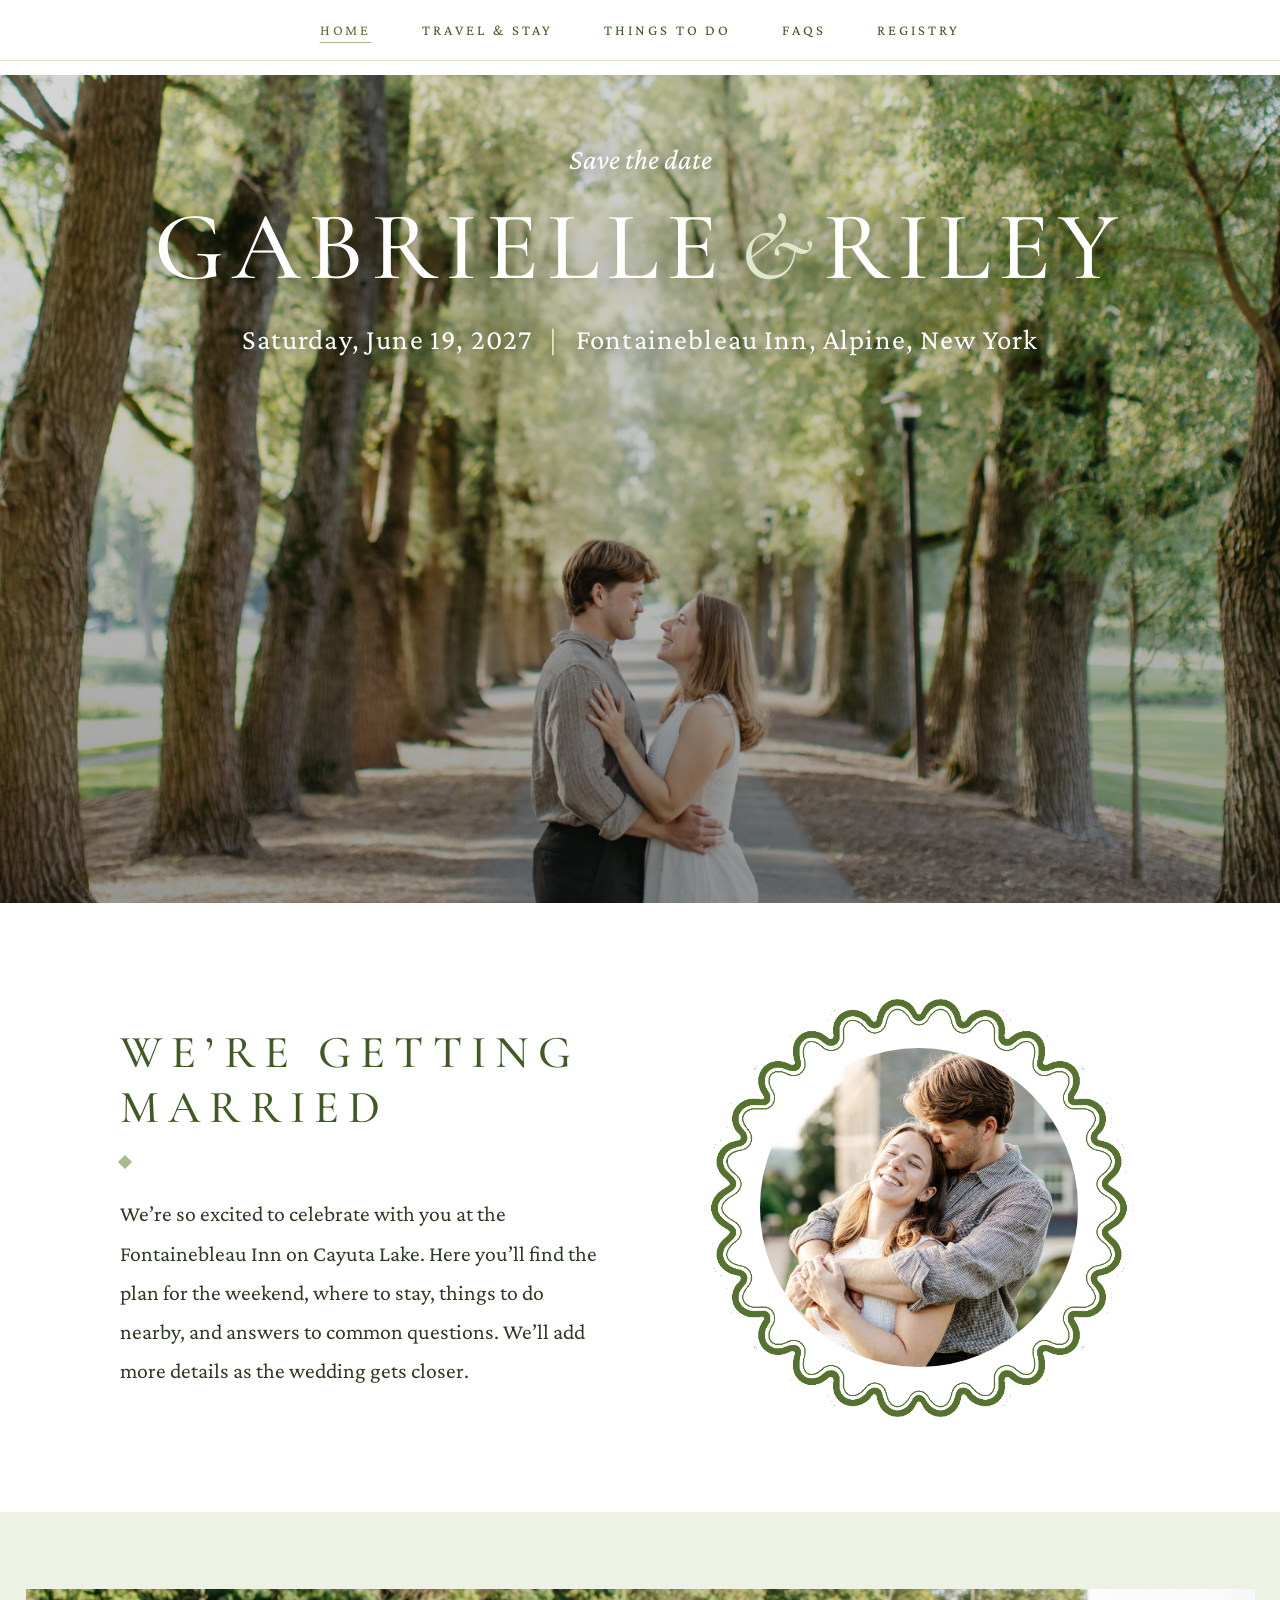
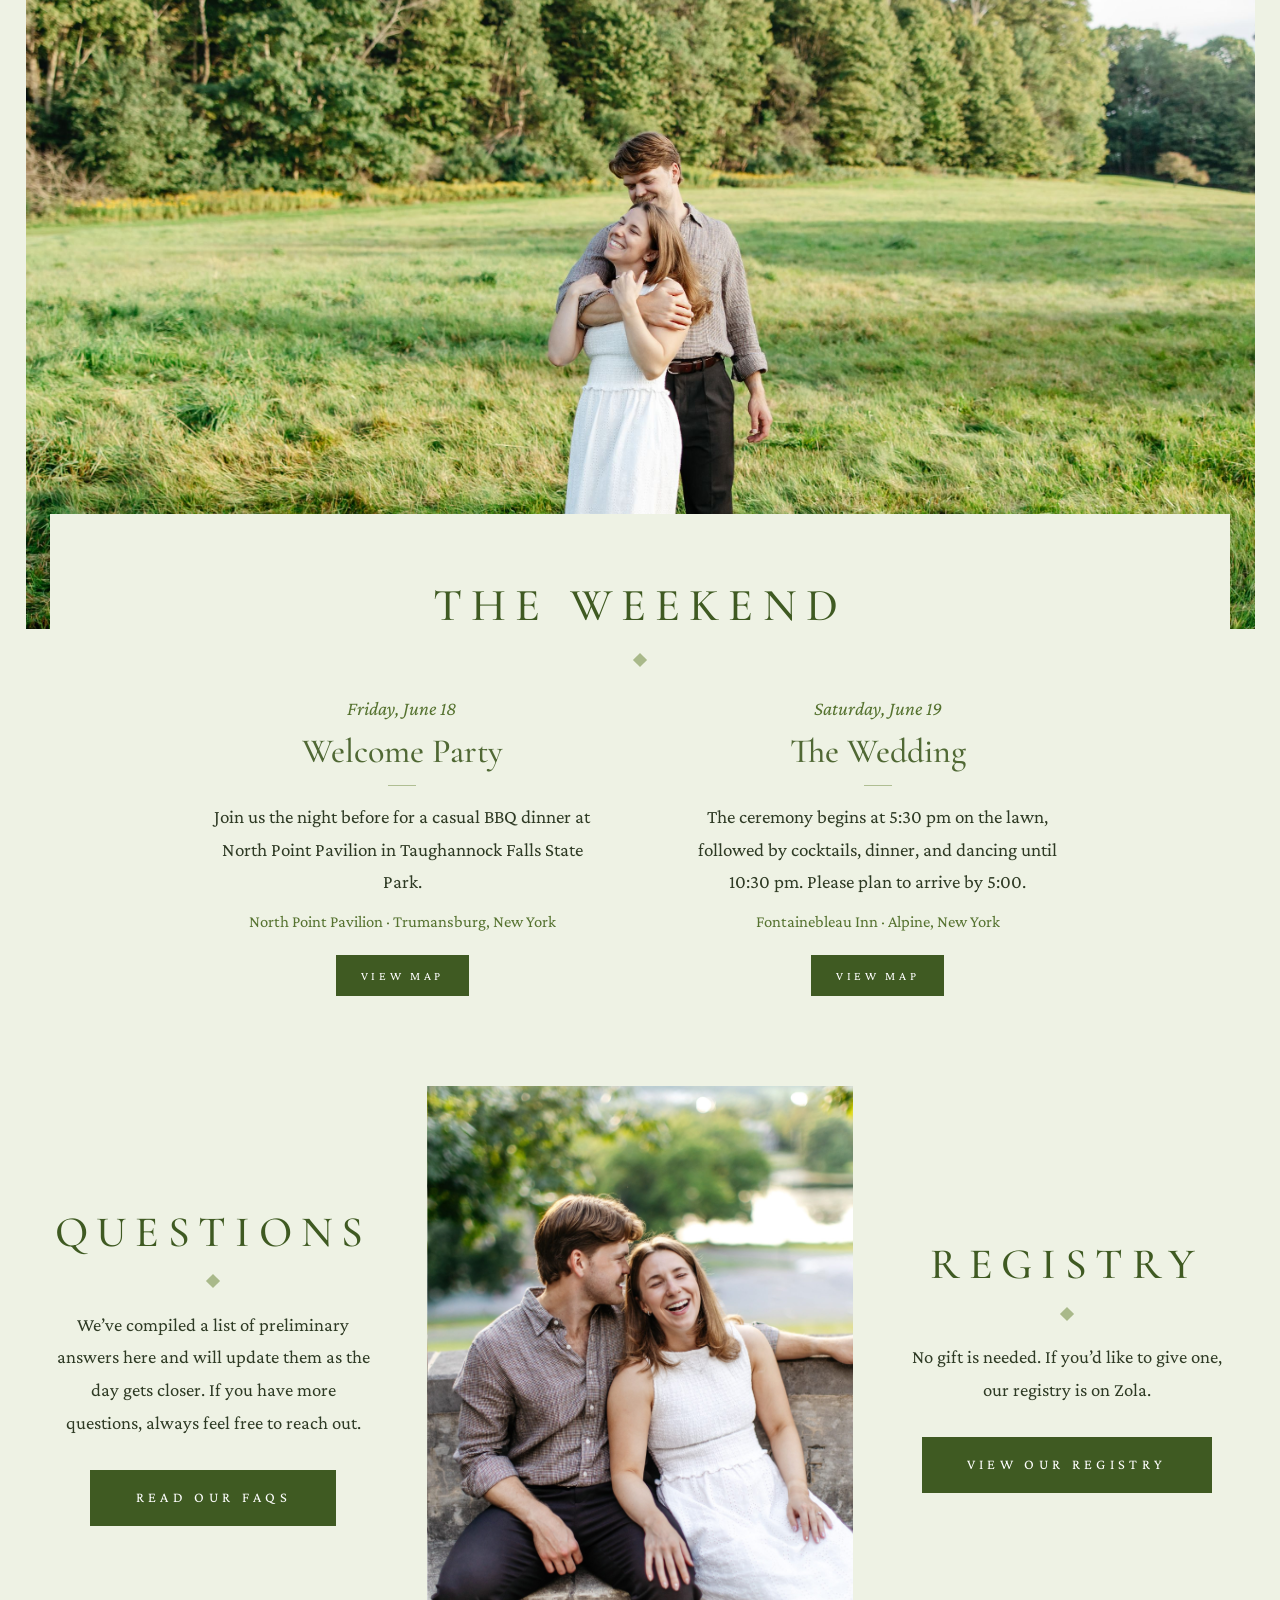
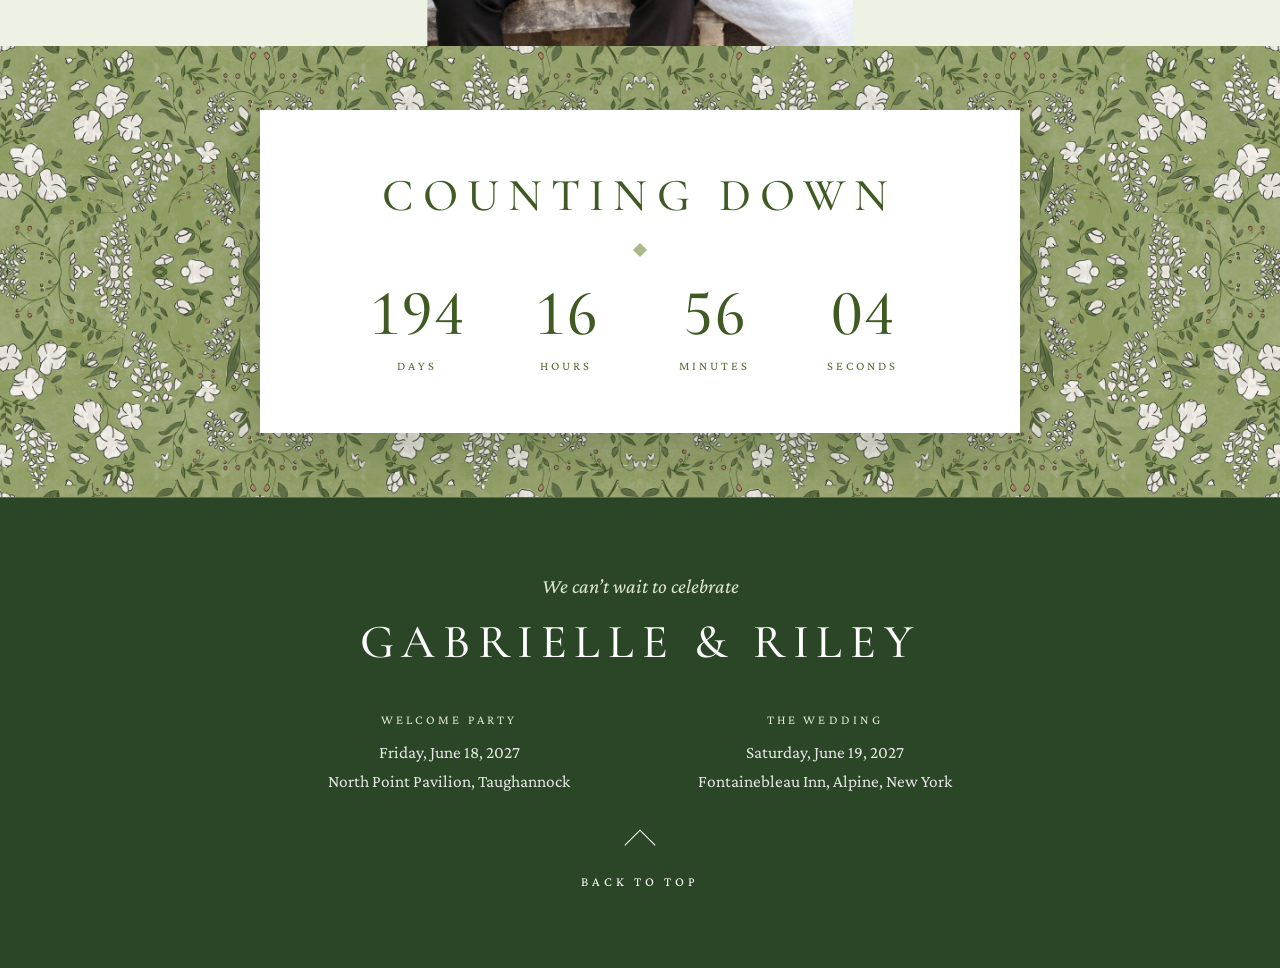
==== index.html @ 484e4098 "Publish site Co-Authored-By: Claude Opus 5.5 <noreply@anthropic.com>" ====
<!DOCTYPE html>
<html xmlns="http://www.w3.org/1999/xhtml" lang="en" xml:lang="en"><head>

<meta charset="utf-8">
<meta name="generator" content="quarto-1.10.18">

<meta name="viewport" content="width=device-width, initial-scale=1.0, user-scalable=yes">


<title>June 19, 2027 – Gabrielle &amp; Riley</title>
<style>
/* Default styles provided by pandoc.
** See https://pandoc.org/MANUAL.html#variables-for-html for config info.
*/
span.smallcaps{font-variant: small-caps;}
div.columns{display: flex; gap: 1.5em;}
div.column{flex: auto;}
@media screen {
div.columns{gap: min(4vw, 1.5em);}
div.column{overflow-x: auto;}
}
div.hanging-indent{margin-left: 1.5em; text-indent: -1.5em;}
ul.task-list{list-style: none;}
ul.task-list li input[type="checkbox"] {
  width: 0.8em;
  margin: 0 0.8em 0.2em -1em; /* quarto-specific, see https://github.com/quarto-dev/quarto-cli/issues/4556 */ 
  vertical-align: middle;
}
</style>


<script src="site_libs/quarto-nav/quarto-nav.js"></script>
<link href="./images/favicon.svg" rel="icon" type="image/svg+xml">
<script src="site_libs/clipboard/clipboard.min.js"></script>
<script src="site_libs/quarto-html/quarto.js" type="module"></script>
<script src="site_libs/quarto-html/tabsets/tabsets.js" type="module"></script>
<script src="site_libs/quarto-html/popper.min.js"></script>
<script src="site_libs/quarto-html/tippy.umd.min.js"></script>
<link href="site_libs/quarto-html/tippy.css" rel="stylesheet">
<link href="site_libs/quarto-html/quarto-syntax-highlighting-64a204ab8560d761af7679ceaba22944.css" rel="stylesheet" id="quarto-text-highlighting-styles">
<script src="site_libs/bootstrap/bootstrap.min.js"></script>
<link href="site_libs/bootstrap/bootstrap-icons.css" rel="stylesheet">
<link href="site_libs/bootstrap/bootstrap-1d6b3f496243fe36f2e28f5422887e71.min.css" rel="stylesheet" append-hash="true" id="quarto-bootstrap" data-mode="light">
<script id="quarto-search-options" type="application/json">{
  "language": {
    "search-no-results-text": "No results",
    "search-matching-documents-text": "matching documents",
    "search-copy-link-title": "Copy link to search",
    "search-hide-matches-text": "Hide additional matches",
    "search-more-match-text": "more match in this document",
    "search-more-matches-text": "more matches in this document",
    "search-clear-button-title": "Clear",
    "search-text-placeholder": "",
    "search-detached-cancel-button-title": "Cancel",
    "search-submit-button-title": "Submit",
    "search-label": "Search"
  }
}</script>
<style>html{ scroll-behavior: smooth; }</style>


</head>

<body class="nav-fixed quarto-light">

<div id="quarto-search-results"></div>
  <header id="quarto-header" class="headroom fixed-top">
    <nav class="navbar navbar-expand-lg " data-bs-theme="dark">
      <div class="navbar-container container-fluid">
      <div class="navbar-brand-container mx-auto">
    <a class="navbar-brand" href="./index.html">
    <span class="navbar-title">Gabrielle &amp; Riley</span>
    </a>
  </div>
          <button class="navbar-toggler" type="button" data-bs-toggle="collapse" data-bs-target="#navbarCollapse" aria-controls="navbarCollapse" role="menu" aria-expanded="false" aria-label="Toggle navigation" onclick="if (window.quartoToggleHeadroom) { window.quartoToggleHeadroom(); }">
  <span class="navbar-toggler-icon"></span>
</button>
          <div class="collapse navbar-collapse" id="navbarCollapse">
            <ul class="navbar-nav navbar-nav-scroll me-auto">
  <li class="nav-item">
    <a class="nav-link active" href="./index.html" aria-current="page"> 
<span class="menu-text">Home</span></a>
  </li>  
  <li class="nav-item">
    <a class="nav-link" href="./travel.html"> 
<span class="menu-text">Travel &amp; Stay</span></a>
  </li>  
  <li class="nav-item">
    <a class="nav-link" href="./things-to-do.html"> 
<span class="menu-text">Things to Do</span></a>
  </li>  
  <li class="nav-item">
    <a class="nav-link" href="./faq.html"> 
<span class="menu-text">FAQs</span></a>
  </li>  
  <li class="nav-item">
    <a class="nav-link" href="./registry.html"> 
<span class="menu-text">Registry</span></a>
  </li>  
</ul>
          </div> <!-- /navcollapse -->
            <div class="quarto-navbar-tools">
</div>
      </div> <!-- /container-fluid -->
    </nav>
</header>
<!-- content -->
<div id="quarto-content" class="quarto-container page-columns page-rows-contents page-layout-full page-navbar">
<!-- sidebar -->
<!-- margin-sidebar -->
    
<!-- main -->
<main class="content column-page" id="quarto-document-content"><header id="title-block-header" class="quarto-title-block"></header>




<section class="hero">
  <div class="hero-inner">
    <p class="hero-kicker">Save the date</p>
    <h1 class="hero-names">Gabrielle<span class="hero-amp">&amp;</span>Riley</h1>
    <p class="hero-date">Saturday, June 19, 2027<span class="sep">|</span>Fontainebleau Inn, Alpine, New York</p>
  </div>
</section>

<section class="band band-white">
  <div class="intro-grid">
    <div>
      <h2 class="tpl-title">We’re Getting Married</h2>
      <span class="diamond"></span>
      <p class="lede">We’re so excited to celebrate with you at the Fontainebleau Inn on Cayuta Lake. Here you’ll find the plan for the weekend, where to stay, things to do nearby, and answers to common questions. We’ll add more details as the wedding gets closer.</p>
    </div>
    <div>
      <div class="scallop-photo">
        <img class="photo" src="images/std-hug.jpg" alt="Gabrielle and Riley hugging and smiling.">
        <img class="ring" src="images/scallop-ring.png" alt="">
      </div>
    </div>
  </div>
</section>

<section class="inset">
  <div class="inset-photo" role="img" aria-label="Gabrielle and Riley standing together in a green field."></div>
  <div class="inset-card">
    <h2 class="tpl-title">The Weekend</h2>
    <span class="diamond"></span>
    <div class="ww">
      <div class="ww-item">
        <p class="when">Friday, June 18</p>
        <h3>Welcome Party</h3>
        <p>Join us the night before for a casual BBQ dinner at North Point Pavilion in Taughannock Falls State Park.</p>
        <p class="where">North Point Pavilion · Trumansburg, New York</p>
        <a class="tpl-btn small" href="https://www.google.com/maps/search/?api=1&amp;query=North+Point+Pavilion+Taughannock+Falls+State+Park+Trumansburg+NY" target="_blank" rel="noopener">View map</a>
      </div>
      <div class="ww-item">
        <p class="when">Saturday, June 19</p>
        <h3>The Wedding</h3>
        <p>The ceremony begins at 5:30 pm on the lawn, followed by cocktails, dinner, and dancing until 10:30 pm. Please plan to arrive by 5:00.</p>
        <p class="where">Fontainebleau Inn · Alpine, New York</p>
        <a class="tpl-btn small" href="https://www.google.com/maps/search/?api=1&amp;query=Fontainebleau+Inn+2800+State+Route+228+Alpine+NY" target="_blank" rel="noopener">View map</a>
      </div>
    </div>
  </div>
</section>

<section class="trio">
  <div class="trio-cell trio-text trio-leaf">
    <h2 class="split-title">Questions</h2>
    <span class="diamond"></span>
    <p>We’ve compiled a list of preliminary answers here and will update them as the day gets closer. If you have more questions, always feel free to reach out.</p>
    <a class="tpl-btn" href="faq.html">Read our FAQs</a>
  </div>
  <div class="trio-cell trio-photo" role="img" aria-label="Gabrielle and Riley laughing on a stone bench." style="background-image:url('images/bench-laugh.jpg')"></div>
  <div class="trio-cell trio-text trio-leaf">
    <h2 class="split-title">Registry</h2>
    <span class="diamond"></span>
    <p>No gift is needed. If you’d like to give one, our registry is on Zola.</p>
    <a class="tpl-btn" href="registry.html">View our registry</a>
  </div>
</section>

<section class="band band-liner">
  <div class="liner-card">
    <h2 class="tpl-title">Counting Down</h2>
    <span class="diamond"></span>
    <div class="countdown" id="countdown">
      <div class="count-unit"><div class="count-num" id="cd-days">—</div><div class="count-label">Days</div></div>
      <div class="count-unit"><div class="count-num" id="cd-hours">—</div><div class="count-label">Hours</div></div>
      <div class="count-unit"><div class="count-num" id="cd-mins">—</div><div class="count-label">Minutes</div></div>
      <div class="count-unit"><div class="count-num" id="cd-secs">—</div><div class="count-label">Seconds</div></div>
    </div>
  </div>
</section>

<script>
(function () {
  // Ceremony day. Counts down to the morning of the wedding.
  var target = new Date(2027, 5, 19, 0, 0, 0).getTime();

  function pad(n) { return n < 10 ? "0" + n : String(n); }

  function tick() {
    var diff = target - Date.now();

    if (diff <= 0) {
      var el = document.getElementById("countdown");
      if (el) {
        el.innerHTML =
          '<div class="count-unit" style="min-width:auto">' +
          '<div class="count-num">Today!</div></div>';
      }
      return;
    }

    var s = Math.floor(diff / 1000);
    document.getElementById("cd-days").textContent  = Math.floor(s / 86400);
    document.getElementById("cd-hours").textContent = pad(Math.floor(s / 3600) % 24);
    document.getElementById("cd-mins").textContent  = pad(Math.floor(s / 60) % 60);
    document.getElementById("cd-secs").textContent  = pad(s % 60);

    setTimeout(tick, 1000);
  }

  tick();
})();
</script>



</main> <!-- /main -->
<script id="quarto-html-after-body" type="application/javascript">
  window.document.addEventListener("DOMContentLoaded", function (event) {
    const isCodeAnnotation = (el) => {
      for (const clz of el.classList) {
        if (clz.startsWith('code-annotation-')) {                     
          return true;
        }
      }
      return false;
    }
    const onCopySuccess = function(e) {
      // button target
      const button = e.trigger;
      // don't keep focus
      button.blur();
      // flash "checked"
      button.classList.add('code-copy-button-checked');
      var currentTitle = button.getAttribute("title");
      button.setAttribute("title", "Copied!");
      let tooltip;
      if (window.bootstrap) {
        button.setAttribute("data-bs-toggle", "tooltip");
        button.setAttribute("data-bs-placement", "left");
        button.setAttribute("data-bs-title", "Copied!");
        tooltip = new bootstrap.Tooltip(button, 
          { trigger: "manual", 
            customClass: "code-copy-button-tooltip",
            offset: [0, -8]});
        tooltip.show();    
      }
      setTimeout(function() {
        if (tooltip) {
          tooltip.hide();
          button.removeAttribute("data-bs-title");
          button.removeAttribute("data-bs-toggle");
          button.removeAttribute("data-bs-placement");
        }
        button.setAttribute("title", currentTitle);
        button.classList.remove('code-copy-button-checked');
      }, 1000);
      // clear code selection
      e.clearSelection();
    }
    const getTextToCopy = function(trigger) {
      const outerScaffold = trigger.parentElement.cloneNode(true);
      const codeEl = outerScaffold.querySelector('code');
      for (const childEl of codeEl.children) {
        if (isCodeAnnotation(childEl)) {
          childEl.remove();
        }
      }
      return codeEl.innerText;
    }
    const clipboard = new window.ClipboardJS('.code-copy-button:not([data-in-quarto-modal])', {
      text: getTextToCopy
    });
    clipboard.on('success', onCopySuccess);
    if (window.document.getElementById('quarto-embedded-source-code-modal')) {
      const clipboardModal = new window.ClipboardJS('.code-copy-button[data-in-quarto-modal]', {
        text: getTextToCopy,
        container: window.document.getElementById('quarto-embedded-source-code-modal')
      });
      clipboardModal.on('success', onCopySuccess);
    }
      var localhostRegex = new RegExp(/^(?:http|https):\/\/localhost\:?[0-9]*\//);
      var mailtoRegex = new RegExp(/^mailto:/);
        var filterRegex = new RegExp("https:\/\/gabrielleandriley\.com");
      var isInternal = (href) => {
          return filterRegex.test(href) || localhostRegex.test(href) || mailtoRegex.test(href);
      }
      // Inspect non-navigation links and adorn them if external
     var links = window.document.querySelectorAll('a[href]:not(.nav-link):not(.navbar-brand):not(.toc-action):not(.sidebar-link):not(.sidebar-item-toggle):not(.pagination-link):not(.no-external):not([aria-hidden]):not(.dropdown-item):not(.quarto-navigation-tool):not(.about-link)');
      for (var i=0; i<links.length; i++) {
        const link = links[i];
        if (!isInternal(link.href)) {
          // undo the damage that might have been done by quarto-nav.js in the case of
          // links that we want to consider external
          if (link.dataset.originalHref !== undefined) {
            link.href = link.dataset.originalHref;
          }
        }
      }
    function tippyHover(el, contentFn, onTriggerFn, onUntriggerFn) {
      const config = {
        allowHTML: true,
        maxWidth: 500,
        delay: 100,
        arrow: false,
        appendTo: function(el) {
            return el.parentElement;
        },
        interactive: true,
        interactiveBorder: 10,
        theme: 'quarto',
        placement: 'bottom-start',
      };
      if (contentFn) {
        config.content = contentFn;
      }
      if (onTriggerFn) {
        config.onTrigger = onTriggerFn;
      }
      if (onUntriggerFn) {
        config.onUntrigger = onUntriggerFn;
      }
      window.tippy(el, config); 
    }
    const noterefs = window.document.querySelectorAll('a[role="doc-noteref"]');
    for (var i=0; i<noterefs.length; i++) {
      const ref = noterefs[i];
      tippyHover(ref, function() {
        // use id or data attribute instead here
        let href = ref.getAttribute('data-footnote-href') || ref.getAttribute('href');
        try { href = new URL(href).hash; } catch {}
        const id = href.replace(/^#\/?/, "");
        const note = window.document.getElementById(id);
        if (note) {
          return note.innerHTML;
        } else {
          return "";
        }
      });
    }
    const xrefs = window.document.querySelectorAll('a.quarto-xref');
    const processXRef = (id, note) => {
      // Strip column container classes
      const stripColumnClz = (el) => {
        el.classList.remove("page-full", "page-columns");
        if (el.children) {
          for (const child of el.children) {
            stripColumnClz(child);
          }
        }
      }
      stripColumnClz(note)
      if (id === null || id.startsWith('sec-')) {
        // Special case sections, only their first couple elements
        const container = document.createElement("div");
        if (note.children && note.children.length > 2) {
          container.appendChild(note.children[0].cloneNode(true));
          for (let i = 1; i < note.children.length; i++) {
            const child = note.children[i];
            if (child.tagName === "P" && child.innerText === "") {
              continue;
            } else {
              container.appendChild(child.cloneNode(true));
              break;
            }
          }
          if (window.Quarto?.typesetMath) {
            window.Quarto.typesetMath(container);
          }
          return container.innerHTML
        } else {
          if (window.Quarto?.typesetMath) {
            window.Quarto.typesetMath(note);
          }
          return note.innerHTML;
        }
      } else {
        // Remove any anchor links if they are present
        const anchorLink = note.querySelector('a.anchorjs-link');
        if (anchorLink) {
          anchorLink.remove();
        }
        if (window.Quarto?.typesetMath) {
          window.Quarto.typesetMath(note);
        }
        if (note.classList.contains("callout")) {
          return note.outerHTML;
        } else {
          return note.innerHTML;
        }
      }
    }
    for (var i=0; i<xrefs.length; i++) {
      const xref = xrefs[i];
      tippyHover(xref, undefined, function(instance) {
        instance.disable();
        let url = xref.getAttribute('href');
        let hash = undefined; 
        if (url.startsWith('#')) {
          hash = url;
        } else {
          try { hash = new URL(url).hash; } catch {}
        }
        if (hash) {
          const id = hash.replace(/^#\/?/, "");
          const note = window.document.getElementById(id);
          if (note !== null) {
            try {
              const html = processXRef(id, note.cloneNode(true));
              instance.setContent(html);
            } finally {
              instance.enable();
              instance.show();
            }
          } else {
            // See if we can fetch this
            fetch(url.split('#')[0])
            .then(res => res.text())
            .then(html => {
              const parser = new DOMParser();
              const htmlDoc = parser.parseFromString(html, "text/html");
              const note = htmlDoc.getElementById(id);
              if (note !== null) {
                const html = processXRef(id, note);
                instance.setContent(html);
              } 
            }).finally(() => {
              instance.enable();
              instance.show();
            });
          }
        } else {
          // See if we can fetch a full url (with no hash to target)
          // This is a special case and we should probably do some content thinning / targeting
          fetch(url)
          .then(res => res.text())
          .then(html => {
            const parser = new DOMParser();
            const htmlDoc = parser.parseFromString(html, "text/html");
            const note = htmlDoc.querySelector('main.content');
            if (note !== null) {
              // This should only happen for chapter cross references
              // (since there is no id in the URL)
              // remove the first header
              if (note.children.length > 0 && note.children[0].tagName === "HEADER") {
                note.children[0].remove();
              }
              const html = processXRef(null, note);
              instance.setContent(html);
            } 
          }).finally(() => {
            instance.enable();
            instance.show();
          });
        }
      }, function(instance) {
      });
    }
        let selectedAnnoteEl;
        const selectorForAnnotation = ( cell, annotation) => {
          let cellAttr = 'data-code-cell="' + cell + '"';
          let lineAttr = 'data-code-annotation="' +  annotation + '"';
          const selector = 'span[' + cellAttr + '][' + lineAttr + ']';
          return selector;
        }
        const selectCodeLines = (annoteEl) => {
          const doc = window.document;
          const targetCell = annoteEl.getAttribute("data-target-cell");
          const targetAnnotation = annoteEl.getAttribute("data-target-annotation");
          const annoteSpan = window.document.querySelector(selectorForAnnotation(targetCell, targetAnnotation));
          const lines = annoteSpan.getAttribute("data-code-lines").split(",");
          const lineIds = lines.map((line) => {
            return targetCell + "-" + line;
          })
          let top = null;
          let height = null;
          let parent = null;
          if (lineIds.length > 0) {
              //compute the position of the single el (top and bottom and make a div)
              const el = window.document.getElementById(lineIds[0]);
              top = el.offsetTop;
              height = el.offsetHeight;
              parent = el.parentElement.parentElement;
            if (lineIds.length > 1) {
              const lastEl = window.document.getElementById(lineIds[lineIds.length - 1]);
              const bottom = lastEl.offsetTop + lastEl.offsetHeight;
              height = bottom - top;
            }
            if (top !== null && height !== null && parent !== null) {
              // cook up a div (if necessary) and position it 
              let div = window.document.getElementById("code-annotation-line-highlight");
              if (div === null) {
                div = window.document.createElement("div");
                div.setAttribute("id", "code-annotation-line-highlight");
                div.style.position = 'absolute';
                parent.appendChild(div);
              }
              div.style.top = top - 2 + "px";
              div.style.height = height + 4 + "px";
              div.style.left = 0;
              let gutterDiv = window.document.getElementById("code-annotation-line-highlight-gutter");
              if (gutterDiv === null) {
                gutterDiv = window.document.createElement("div");
                gutterDiv.setAttribute("id", "code-annotation-line-highlight-gutter");
                gutterDiv.style.position = 'absolute';
                const codeCell = window.document.getElementById(targetCell);
                const gutter = codeCell.querySelector('.code-annotation-gutter');
                gutter.appendChild(gutterDiv);
              }
              gutterDiv.style.top = top - 2 + "px";
              gutterDiv.style.height = height + 4 + "px";
            }
            selectedAnnoteEl = annoteEl;
          }
        };
        const unselectCodeLines = () => {
          const elementsIds = ["code-annotation-line-highlight", "code-annotation-line-highlight-gutter"];
          elementsIds.forEach((elId) => {
            const div = window.document.getElementById(elId);
            if (div) {
              div.remove();
            }
          });
          selectedAnnoteEl = undefined;
        };
          // Handle positioning of the toggle
      window.addEventListener(
        "resize",
        throttle(() => {
          elRect = undefined;
          if (selectedAnnoteEl) {
            selectCodeLines(selectedAnnoteEl);
          }
        }, 10)
      );
      function throttle(fn, ms) {
      let throttle = false;
      let timer;
        return (...args) => {
          if(!throttle) { // first call gets through
              fn.apply(this, args);
              throttle = true;
          } else { // all the others get throttled
              if(timer) clearTimeout(timer); // cancel #2
              timer = setTimeout(() => {
                fn.apply(this, args);
                timer = throttle = false;
              }, ms);
          }
        };
      }
        // Attach click handler to the DT
        const annoteDls = window.document.querySelectorAll('dt[data-target-cell]');
        for (const annoteDlNode of annoteDls) {
          annoteDlNode.addEventListener('click', (event) => {
            const clickedEl = event.target;
            if (clickedEl !== selectedAnnoteEl) {
              unselectCodeLines();
              const activeEl = window.document.querySelector('dt[data-target-cell].code-annotation-active');
              if (activeEl) {
                activeEl.classList.remove('code-annotation-active');
              }
              selectCodeLines(clickedEl);
              clickedEl.classList.add('code-annotation-active');
            } else {
              // Unselect the line
              unselectCodeLines();
              clickedEl.classList.remove('code-annotation-active');
            }
          });
        }
    const findCites = (el) => {
      const parentEl = el.parentElement;
      if (parentEl) {
        const cites = parentEl.dataset.cites;
        if (cites) {
          return {
            el,
            cites: cites.split(' ')
          };
        } else {
          return findCites(el.parentElement)
        }
      } else {
        return undefined;
      }
    };
    var bibliorefs = window.document.querySelectorAll('a[role="doc-biblioref"]');
    for (var i=0; i<bibliorefs.length; i++) {
      const ref = bibliorefs[i];
      const citeInfo = findCites(ref);
      if (citeInfo) {
        tippyHover(citeInfo.el, function() {
          var popup = window.document.createElement('div');
          citeInfo.cites.forEach(function(cite) {
            var citeDiv = window.document.createElement('div');
            citeDiv.classList.add('hanging-indent');
            citeDiv.classList.add('csl-entry');
            var biblioDiv = window.document.getElementById('ref-' + cite);
            if (biblioDiv) {
              citeDiv.innerHTML = biblioDiv.innerHTML;
            }
            popup.appendChild(citeDiv);
          });
          return popup.innerHTML;
        });
      }
    }
  });
  </script>
</div> <!-- /content -->
<footer class="footer">
  <div class="nav-footer">
    <div class="nav-footer-left">
      &nbsp;
    </div>   
    <div class="nav-footer-center">
<div class="foot">
<p class="foot-kicker">
We can’t wait to celebrate
</p>
<p class="foot-names">
Gabrielle &amp; Riley
</p>
<div class="foot-cols">
<div>
<p class="foot-h">
Welcome Party
</p>
<p>
Friday, June 18, 2027<br>North Point Pavilion, Taughannock
</p>
</div>
<div>
<p class="foot-h">
The Wedding
</p>
<p>
Saturday, June 19, 2027<br>Fontainebleau Inn, Alpine, New York
</p>
</div>
</div>
<a href="#" class="to-top">Back to top</a>
</div>
</div>
    <div class="nav-footer-right">
      &nbsp;
    </div>
  </div>
</footer>




<script src="site_libs/quarto-html/zenscroll-min.js"></script>
</body></html>
---- site_libs/quarto-html/tippy.css ----
.tippy-box[data-animation=fade][data-state=hidden]{opacity:0}[data-tippy-root]{max-width:calc(100vw - 10px)}.tippy-box{position:relative;background-color:#333;color:#fff;border-radius:4px;font-size:14px;line-height:1.4;white-space:normal;outline:0;transition-property:transform,visibility,opacity}.tippy-box[data-placement^=top]>.tippy-arrow{bottom:0}.tippy-box[data-placement^=top]>.tippy-arrow:before{bottom:-7px;left:0;border-width:8px 8px 0;border-top-color:initial;transform-origin:center top}.tippy-box[data-placement^=bottom]>.tippy-arrow{top:0}.tippy-box[data-placement^=bottom]>.tippy-arrow:before{top:-7px;left:0;border-width:0 8px 8px;border-bottom-color:initial;transform-origin:center bottom}.tippy-box[data-placement^=left]>.tippy-arrow{right:0}.tippy-box[data-placement^=left]>.tippy-arrow:before{border-width:8px 0 8px 8px;border-left-color:initial;right:-7px;transform-origin:center left}.tippy-box[data-placement^=right]>.tippy-arrow{left:0}.tippy-box[data-placement^=right]>.tippy-arrow:before{left:-7px;border-width:8px 8px 8px 0;border-right-color:initial;transform-origin:center right}.tippy-box[data-inertia][data-state=visible]{transition-timing-function:cubic-bezier(.54,1.5,.38,1.11)}.tippy-arrow{width:16px;height:16px;color:#333}.tippy-arrow:before{content:"";position:absolute;border-color:transparent;border-style:solid}.tippy-content{position:relative;padding:5px 9px;z-index:1}
---- site_libs/quarto-html/quarto-syntax-highlighting-64a204ab8560d761af7679ceaba22944.css ----
/* quarto syntax highlight colors */
:root {
  --quarto-hl-ot-color: #003B4F;
  --quarto-hl-at-color: #657422;
  --quarto-hl-ss-color: #20794D;
  --quarto-hl-an-color: #5E5E5E;
  --quarto-hl-fu-color: #4758AB;
  --quarto-hl-st-color: #20794D;
  --quarto-hl-cf-color: #003B4F;
  --quarto-hl-op-color: #5E5E5E;
  --quarto-hl-er-color: #AD0000;
  --quarto-hl-bn-color: #AD0000;
  --quarto-hl-al-color: #AD0000;
  --quarto-hl-va-color: #111111;
  --quarto-hl-bu-color: inherit;
  --quarto-hl-ex-color: inherit;
  --quarto-hl-pp-color: #AD0000;
  --quarto-hl-in-color: #5E5E5E;
  --quarto-hl-vs-color: #20794D;
  --quarto-hl-wa-color: #5E5E5E;
  --quarto-hl-do-color: #5E5E5E;
  --quarto-hl-im-color: #00769E;
  --quarto-hl-ch-color: #20794D;
  --quarto-hl-dt-color: #AD0000;
  --quarto-hl-fl-color: #AD0000;
  --quarto-hl-co-color: #5E5E5E;
  --quarto-hl-cv-color: #5E5E5E;
  --quarto-hl-cn-color: #8f5902;
  --quarto-hl-sc-color: #5E5E5E;
  --quarto-hl-dv-color: #AD0000;
  --quarto-hl-kw-color: #003B4F;
}

/* other quarto variables */
:root {
  --quarto-font-monospace: SFMono-Regular, Menlo, Monaco, Consolas, "Liberation Mono", "Courier New", monospace;
}

/* syntax highlight based on Pandoc's rules */
pre > code.sourceCode > span {
  color: #003B4F;
}

code.sourceCode > span {
  color: #003B4F;
}

div.sourceCode,
div.sourceCode pre.sourceCode {
  color: #003B4F;
}

/* Normal */
code span {
  color: #003B4F;
}

/* Alert */
code span.al {
  color: #AD0000;
  font-style: inherit;
}

/* Annotation */
code span.an {
  color: #5E5E5E;
  font-style: inherit;
}

/* Attribute */
code span.at {
  color: #657422;
  font-style: inherit;
}

/* BaseN */
code span.bn {
  color: #AD0000;
  font-style: inherit;
}

/* BuiltIn */
code span.bu {
  font-style: inherit;
}

/* ControlFlow */
code span.cf {
  color: #003B4F;
  font-weight: bold;
  font-style: inherit;
}

/* Char */
code span.ch {
  color: #20794D;
  font-style: inherit;
}

/* Constant */
code span.cn {
  color: #8f5902;
  font-style: inherit;
}

/* Comment */
code span.co {
  color: #5E5E5E;
  font-style: inherit;
}

/* CommentVar */
code span.cv {
  color: #5E5E5E;
  font-style: italic;
}

/* Documentation */
code span.do {
  color: #5E5E5E;
  font-style: italic;
}

/* DataType */
code span.dt {
  color: #AD0000;
  font-style: inherit;
}

/* DecVal */
code span.dv {
  color: #AD0000;
  font-style: inherit;
}

/* Error */
code span.er {
  color: #AD0000;
  font-style: inherit;
}

/* Extension */
code span.ex {
  font-style: inherit;
}

/* Float */
code span.fl {
  color: #AD0000;
  font-style: inherit;
}

/* Function */
code span.fu {
  color: #4758AB;
  font-style: inherit;
}

/* Import */
code span.im {
  color: #00769E;
  font-style: inherit;
}

/* Information */
code span.in {
  color: #5E5E5E;
  font-style: inherit;
}

/* Keyword */
code span.kw {
  color: #003B4F;
  font-weight: bold;
  font-style: inherit;
}

/* Operator */
code span.op {
  color: #5E5E5E;
  font-style: inherit;
}

/* Other */
code span.ot {
  color: #003B4F;
  font-style: inherit;
}

/* Preprocessor */
code span.pp {
  color: #AD0000;
  font-style: inherit;
}

/* SpecialChar */
code span.sc {
  color: #5E5E5E;
  font-style: inherit;
}

/* SpecialString */
code span.ss {
  color: #20794D;
  font-style: inherit;
}

/* String */
code span.st {
  color: #20794D;
  font-style: inherit;
}

/* Variable */
code span.va {
  color: #111111;
  font-style: inherit;
}

/* VerbatimString */
code span.vs {
  color: #20794D;
  font-style: inherit;
}

/* Warning */
code span.wa {
  color: #5E5E5E;
  font-style: italic;
}

.prevent-inlining {
  content: "</";
}

/*# sourceMappingURL=9d8d5bb603a83b8298b89080a598c93b.css.map */
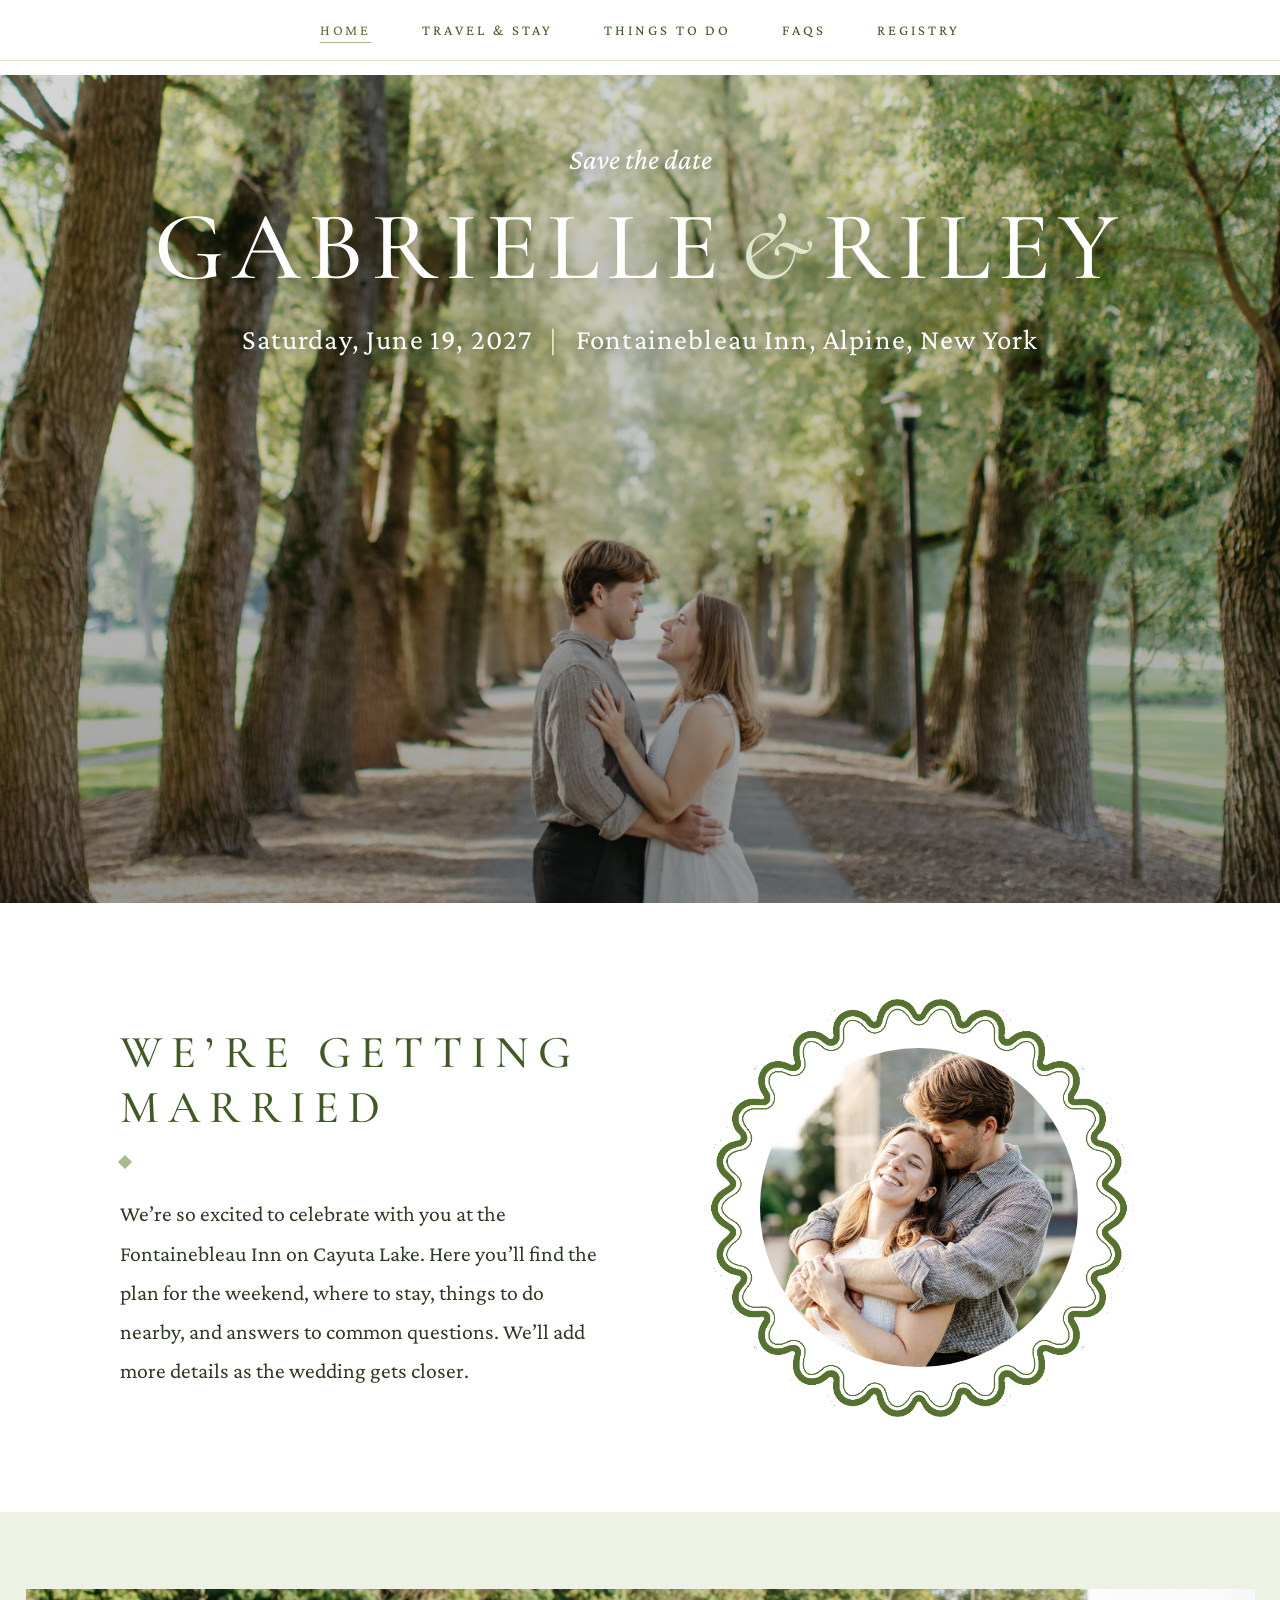
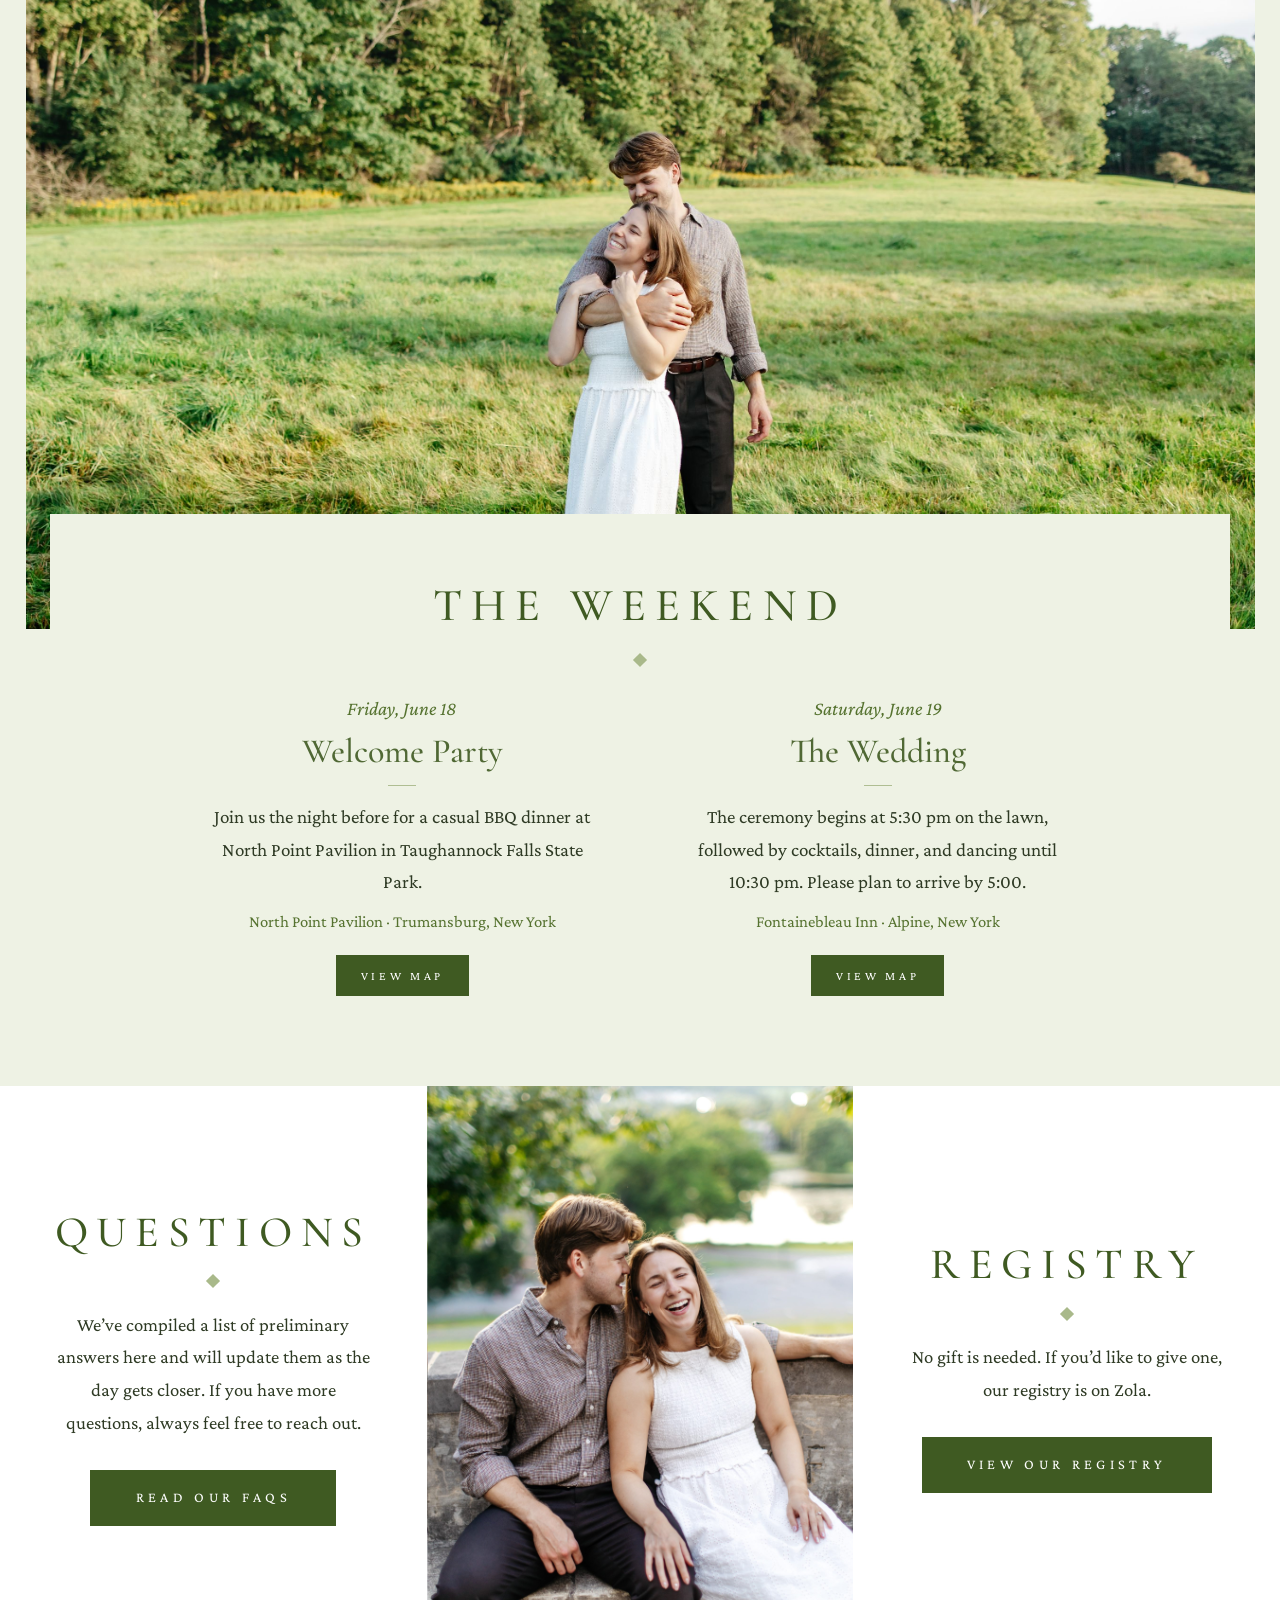
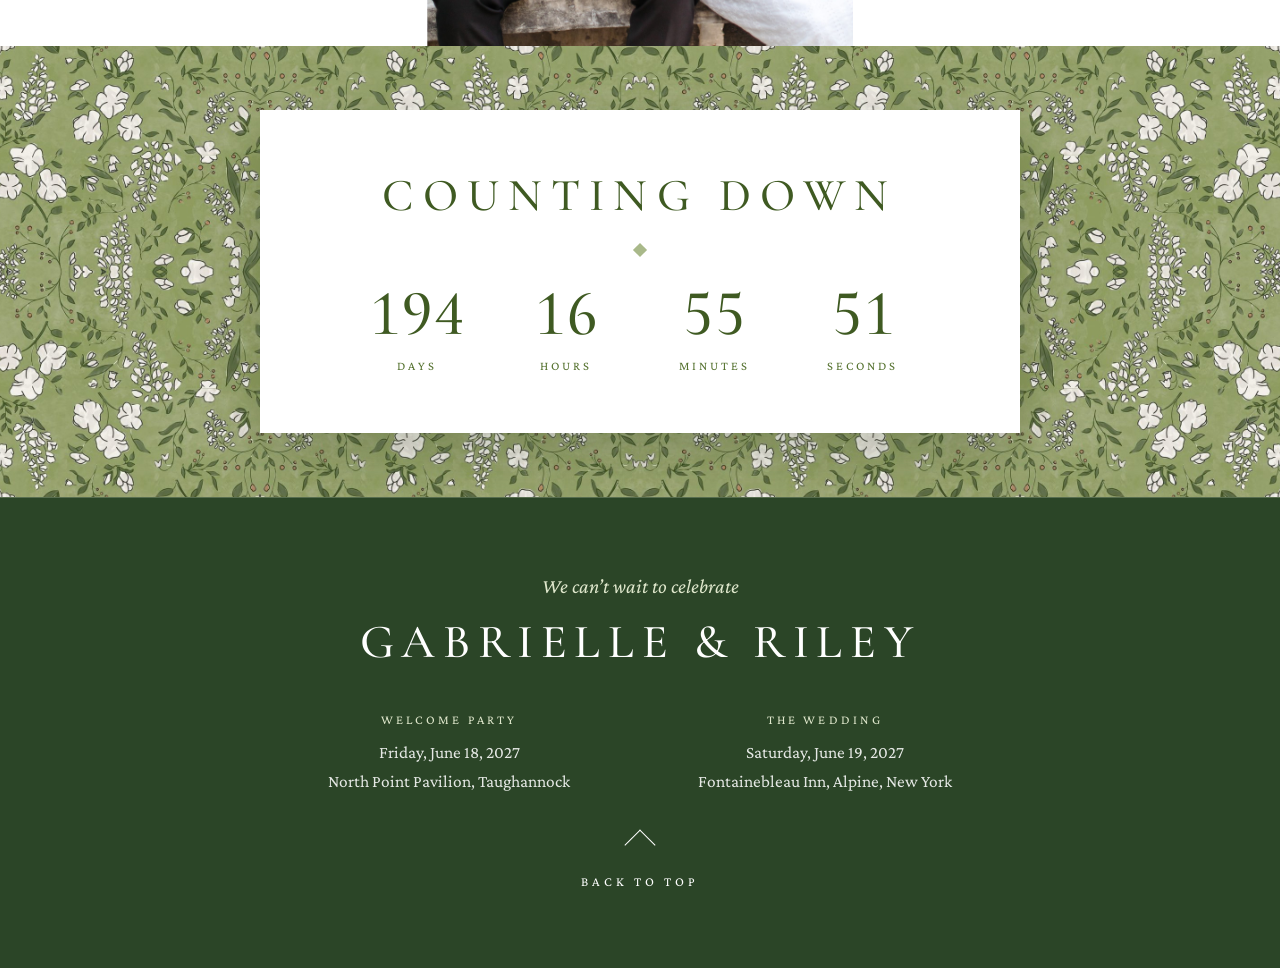
==== commit 5afe6296: "Publish: white Questions and Registry blocks Co-Authored-By: Claude Opus 5.5 <noreply@anthropic.com>" ====
--- a/index.html
+++ b/index.html
@@ -164,14 +164,14 @@
 </section>
 
 <section class="trio">
-  <div class="trio-cell trio-text trio-leaf">
+  <div class="trio-cell trio-text">
     <h2 class="split-title">Questions</h2>
     <span class="diamond"></span>
     <p>We’ve compiled a list of preliminary answers here and will update them as the day gets closer. If you have more questions, always feel free to reach out.</p>
     <a class="tpl-btn" href="faq.html">Read our FAQs</a>
   </div>
   <div class="trio-cell trio-photo" role="img" aria-label="Gabrielle and Riley laughing on a stone bench." style="background-image:url('images/bench-laugh.jpg')"></div>
-  <div class="trio-cell trio-text trio-leaf">
+  <div class="trio-cell trio-text">
     <h2 class="split-title">Registry</h2>
     <span class="diamond"></span>
     <p>No gift is needed. If you’d like to give one, our registry is on Zola.</p>
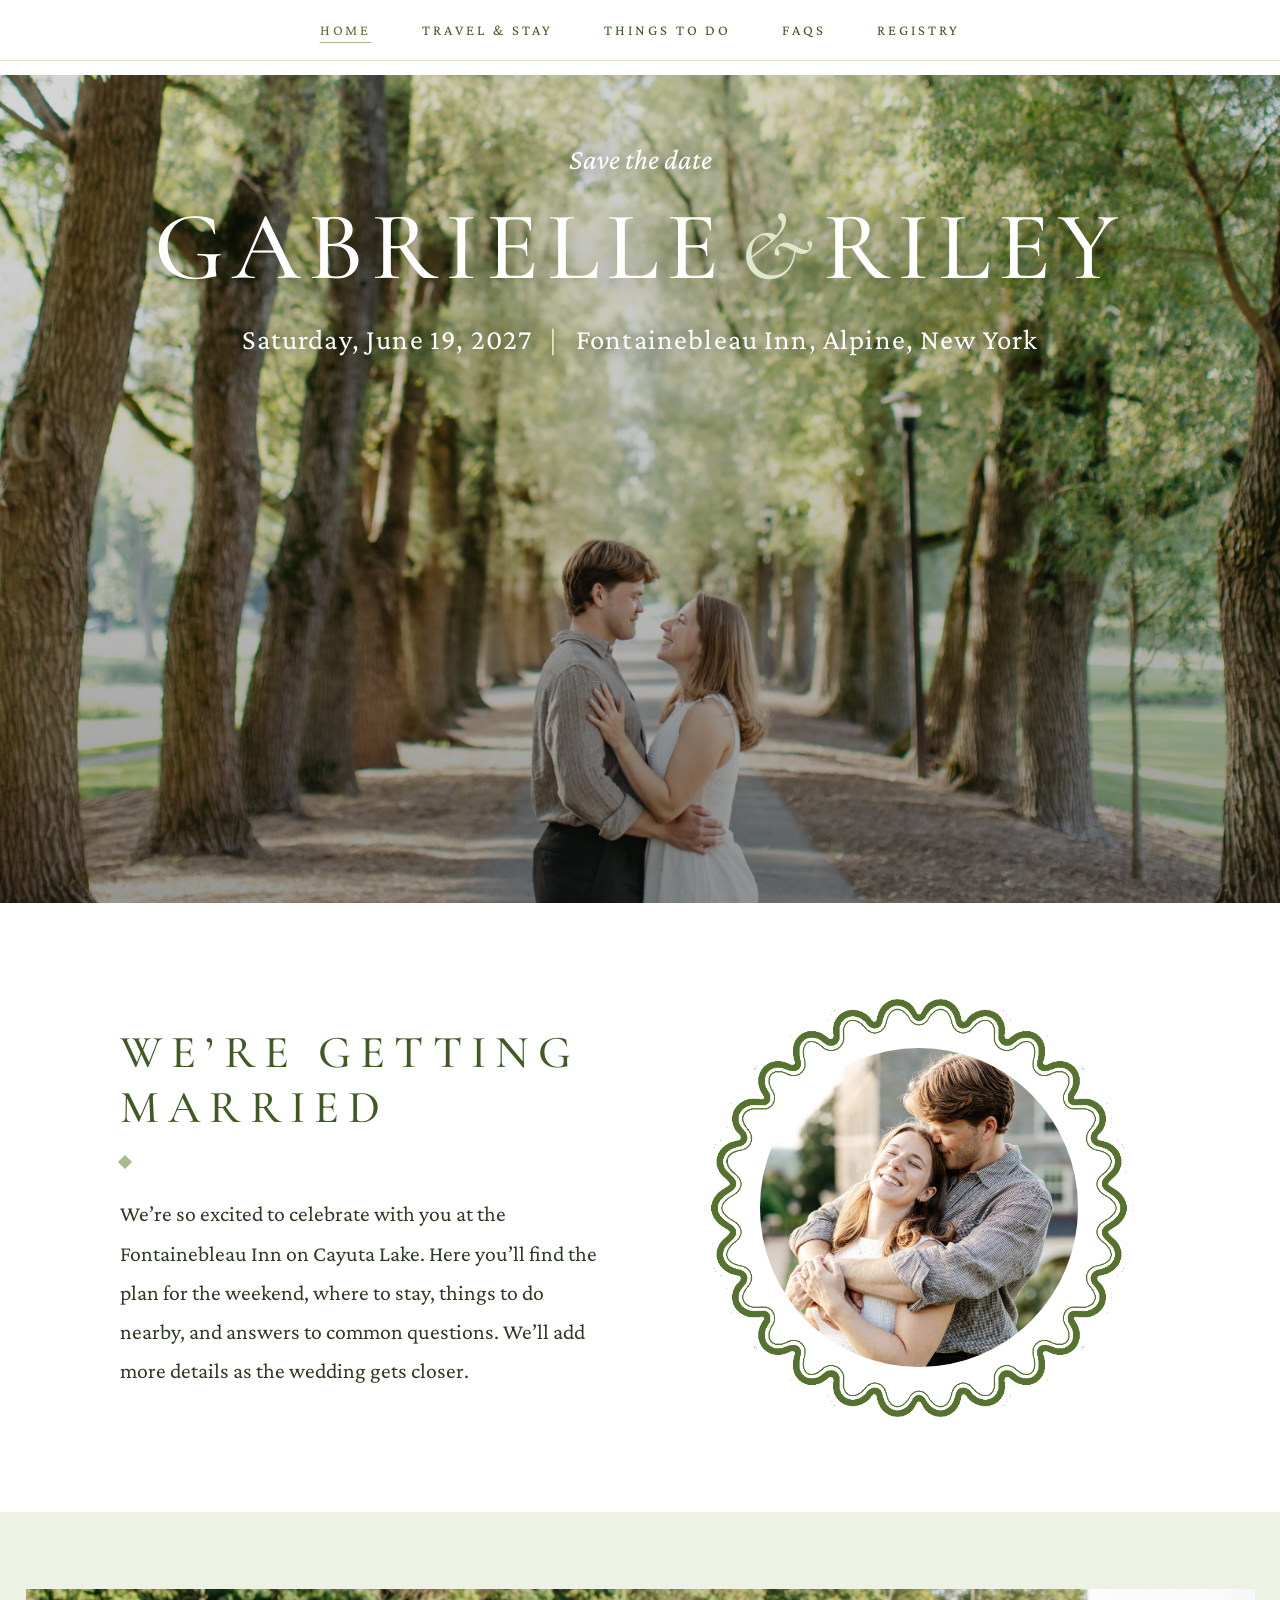
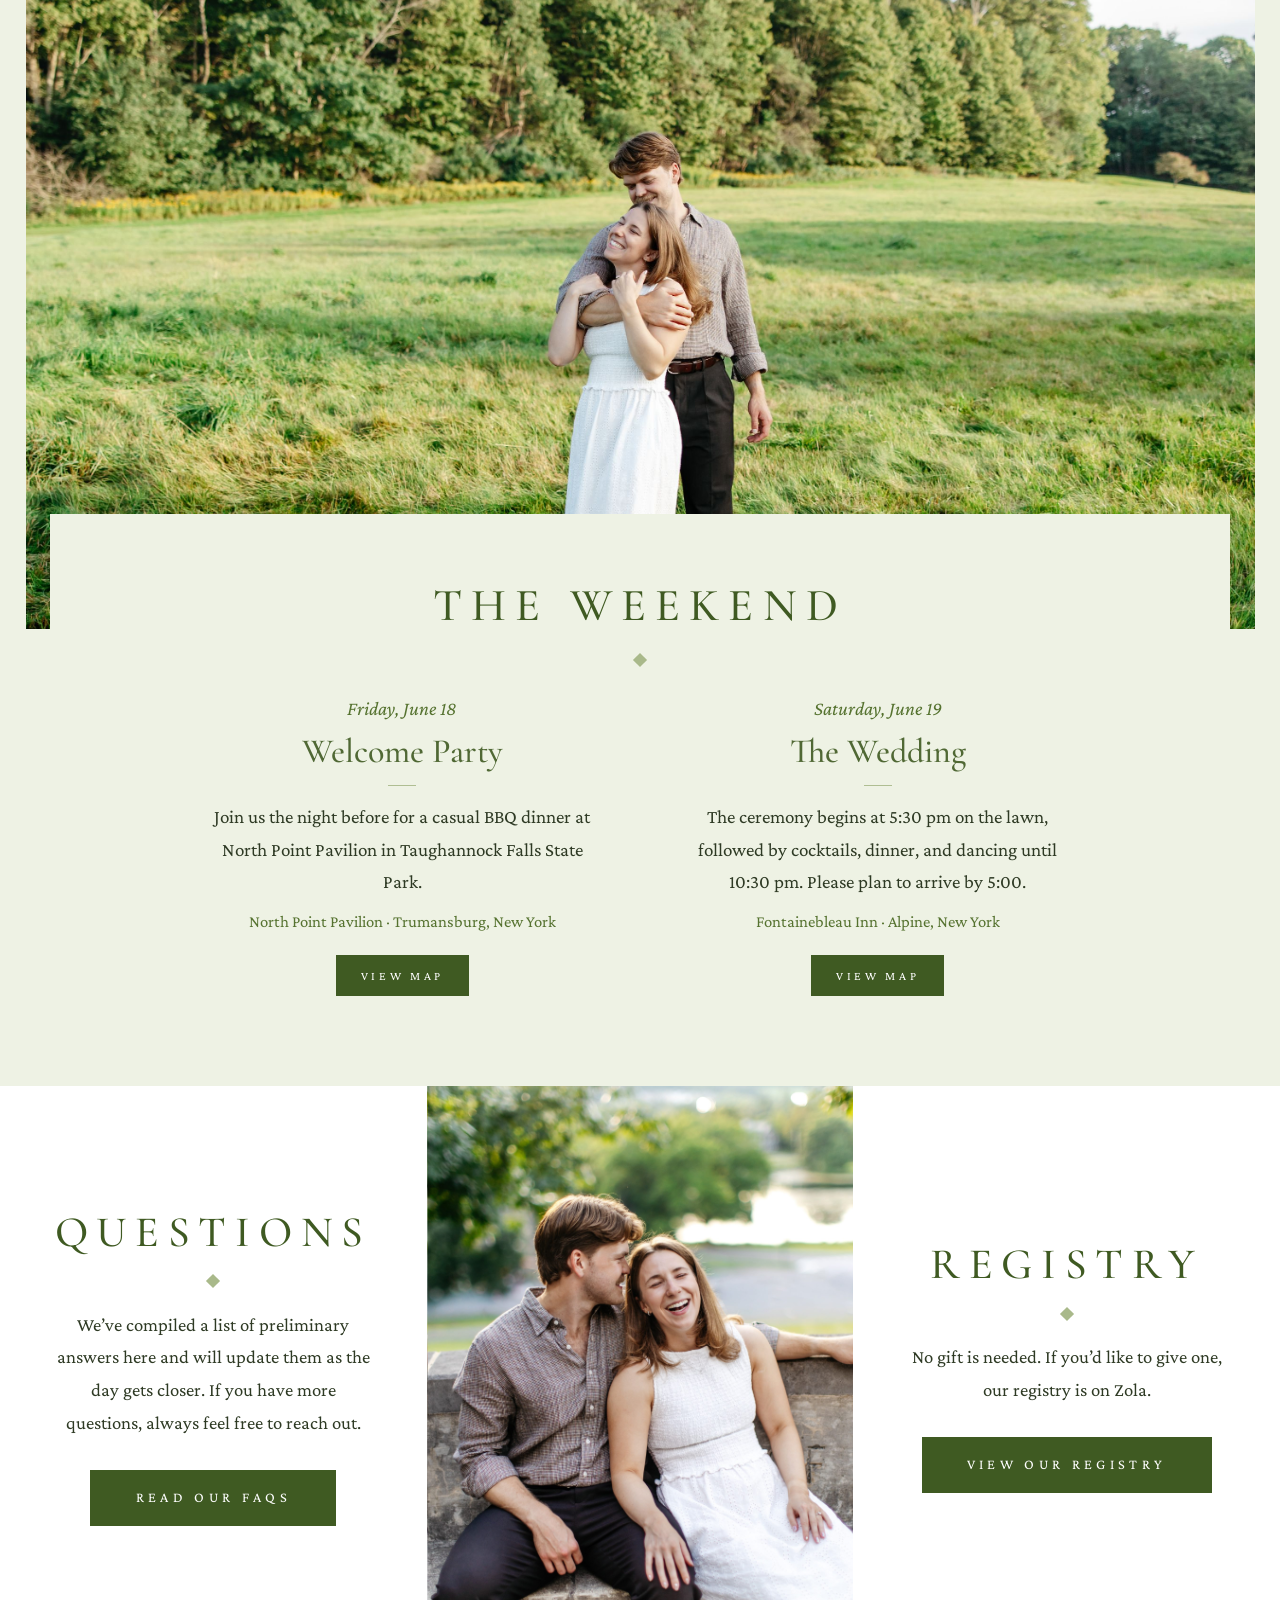
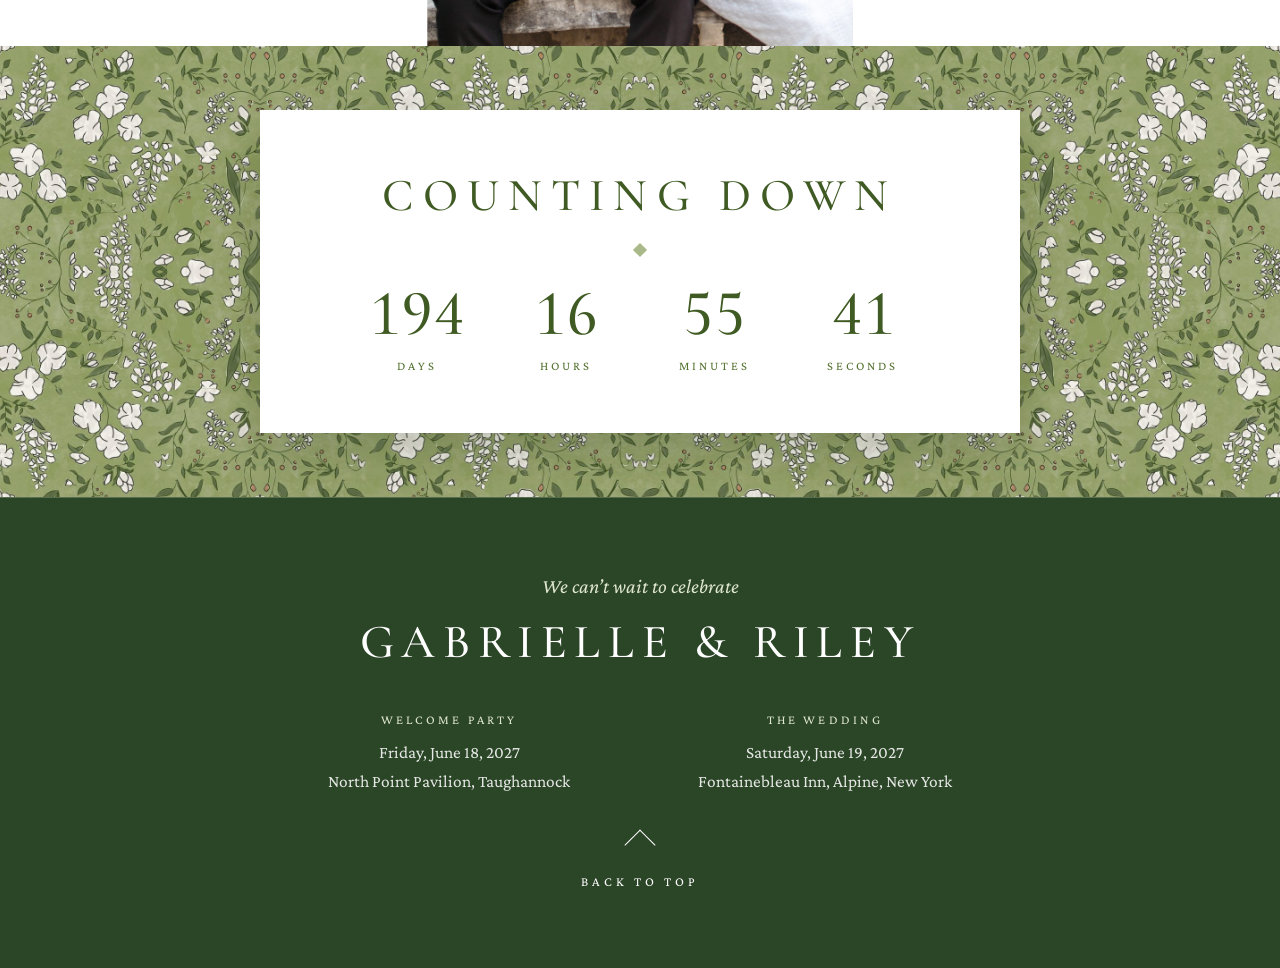
==== commit 23c62d15: "Publish: phone banners and town taglines Co-Authored-By: Claude Opus 5.5 <noreply@anthropic.com>" ====
--- a/index.html
+++ b/index.html
@@ -40,7 +40,7 @@
 <link href="site_libs/quarto-html/quarto-syntax-highlighting-64a204ab8560d761af7679ceaba22944.css" rel="stylesheet" id="quarto-text-highlighting-styles">
 <script src="site_libs/bootstrap/bootstrap.min.js"></script>
 <link href="site_libs/bootstrap/bootstrap-icons.css" rel="stylesheet">
-<link href="site_libs/bootstrap/bootstrap-1d6b3f496243fe36f2e28f5422887e71.min.css" rel="stylesheet" append-hash="true" id="quarto-bootstrap" data-mode="light">
+<link href="site_libs/bootstrap/bootstrap-a2000fcc90a8772decda1b5ca386ede6.min.css" rel="stylesheet" append-hash="true" id="quarto-bootstrap" data-mode="light">
 <script id="quarto-search-options" type="application/json">{
   "language": {
     "search-no-results-text": "No results",
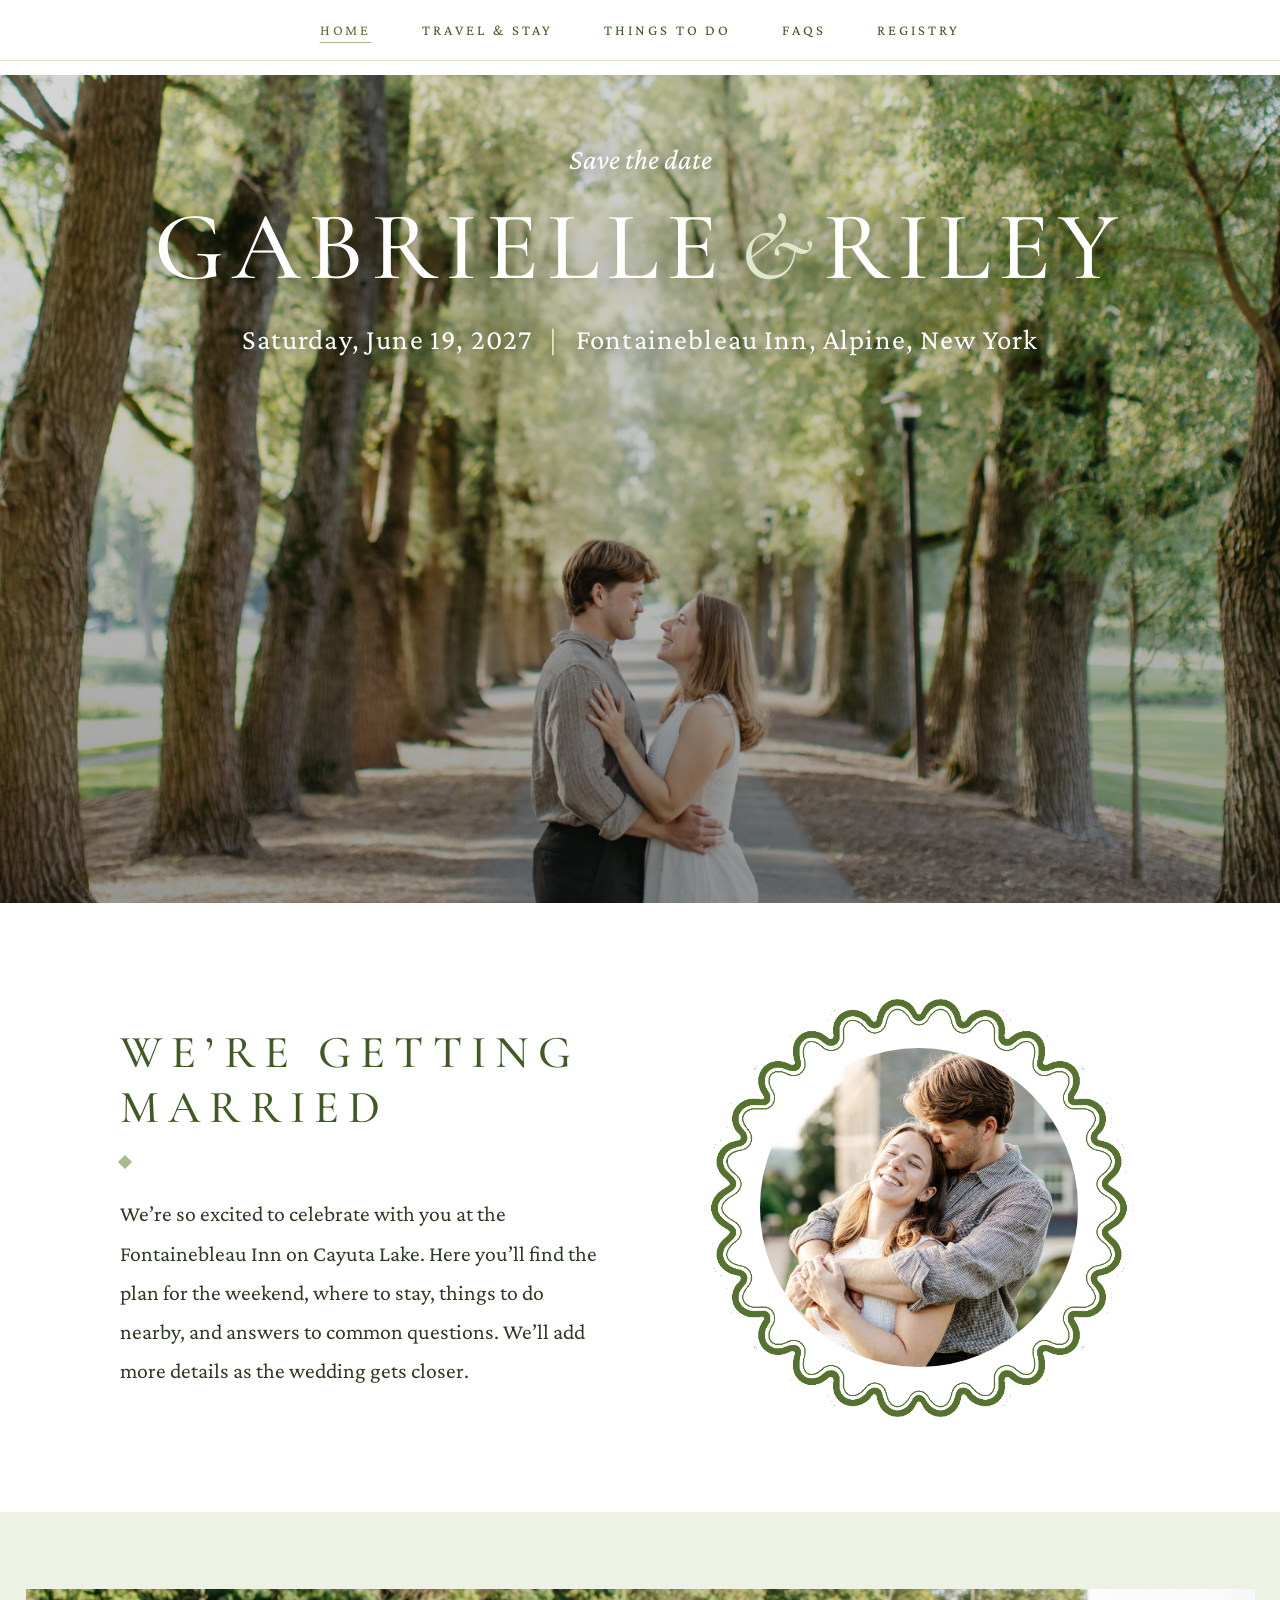
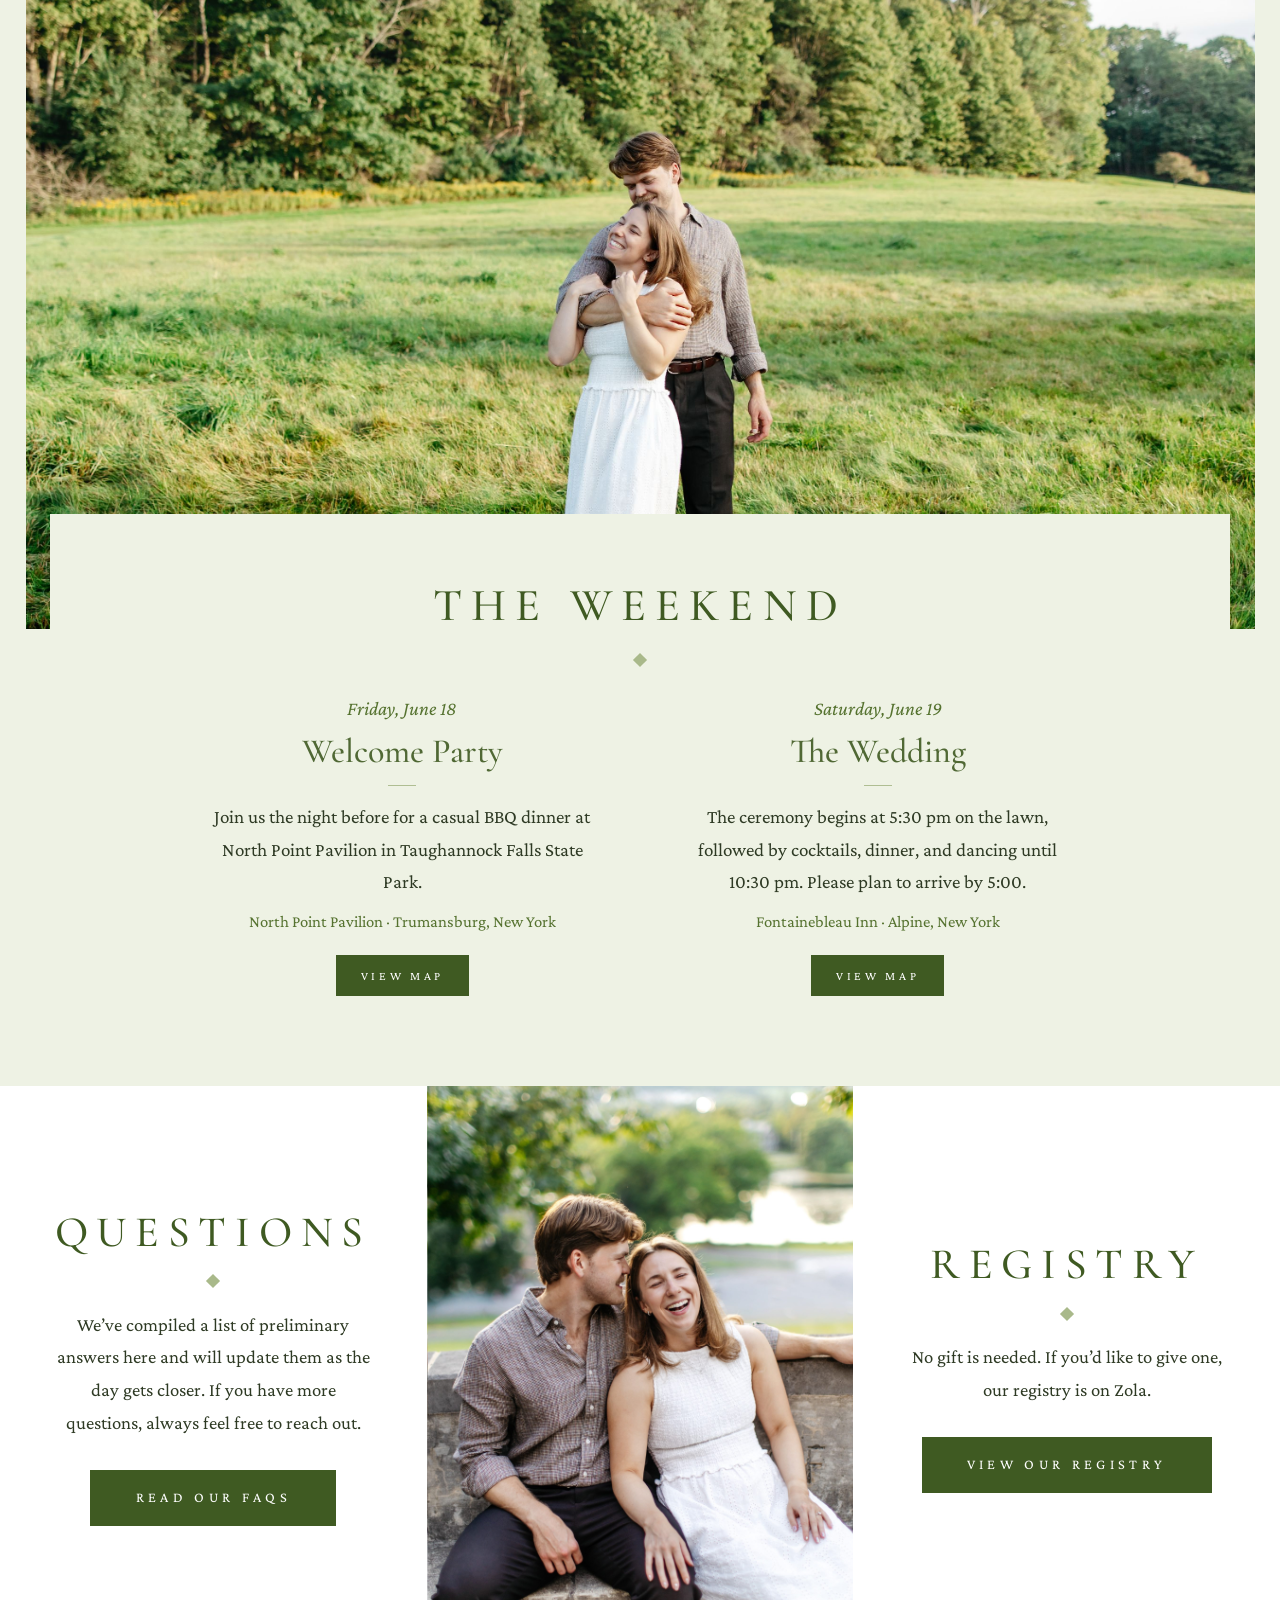
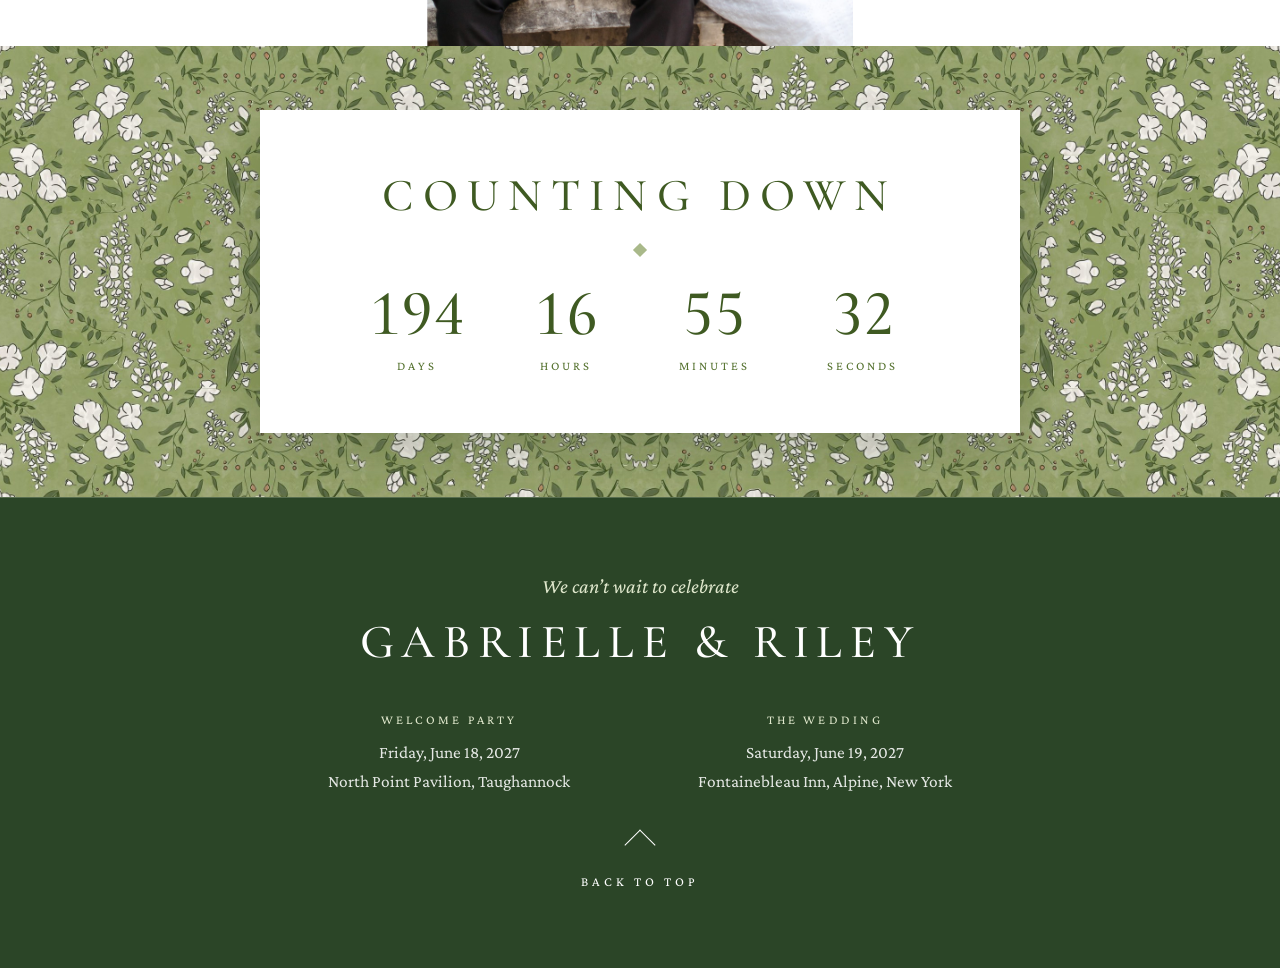
==== commit 5ea4f566: "Publish: link preview image Co-Authored-By: Claude Opus 5.5 <noreply@anthropic.com>" ====
--- a/index.html
+++ b/index.html
@@ -59,6 +59,13 @@
 <style>html{ scroll-behavior: smooth; }</style>
 
 
+<meta property="og:title" content="Gabrielle &amp; Riley">
+<meta property="og:description" content="We’re getting married! Saturday, June 19, 2027 at the Fontainebleau Inn in Alpine, New York.">
+<meta property="og:image" content="https://gabrielleandriley.com/images/share.jpg">
+<meta property="og:site_name" content="Gabrielle &amp; Riley">
+<meta name="twitter:title" content="Gabrielle &amp; Riley">
+<meta name="twitter:image" content="https://gabrielleandriley.com/images/share.jpg">
+<meta name="twitter:card" content="summary_large_image">
 </head>
 
 <body class="nav-fixed quarto-light">
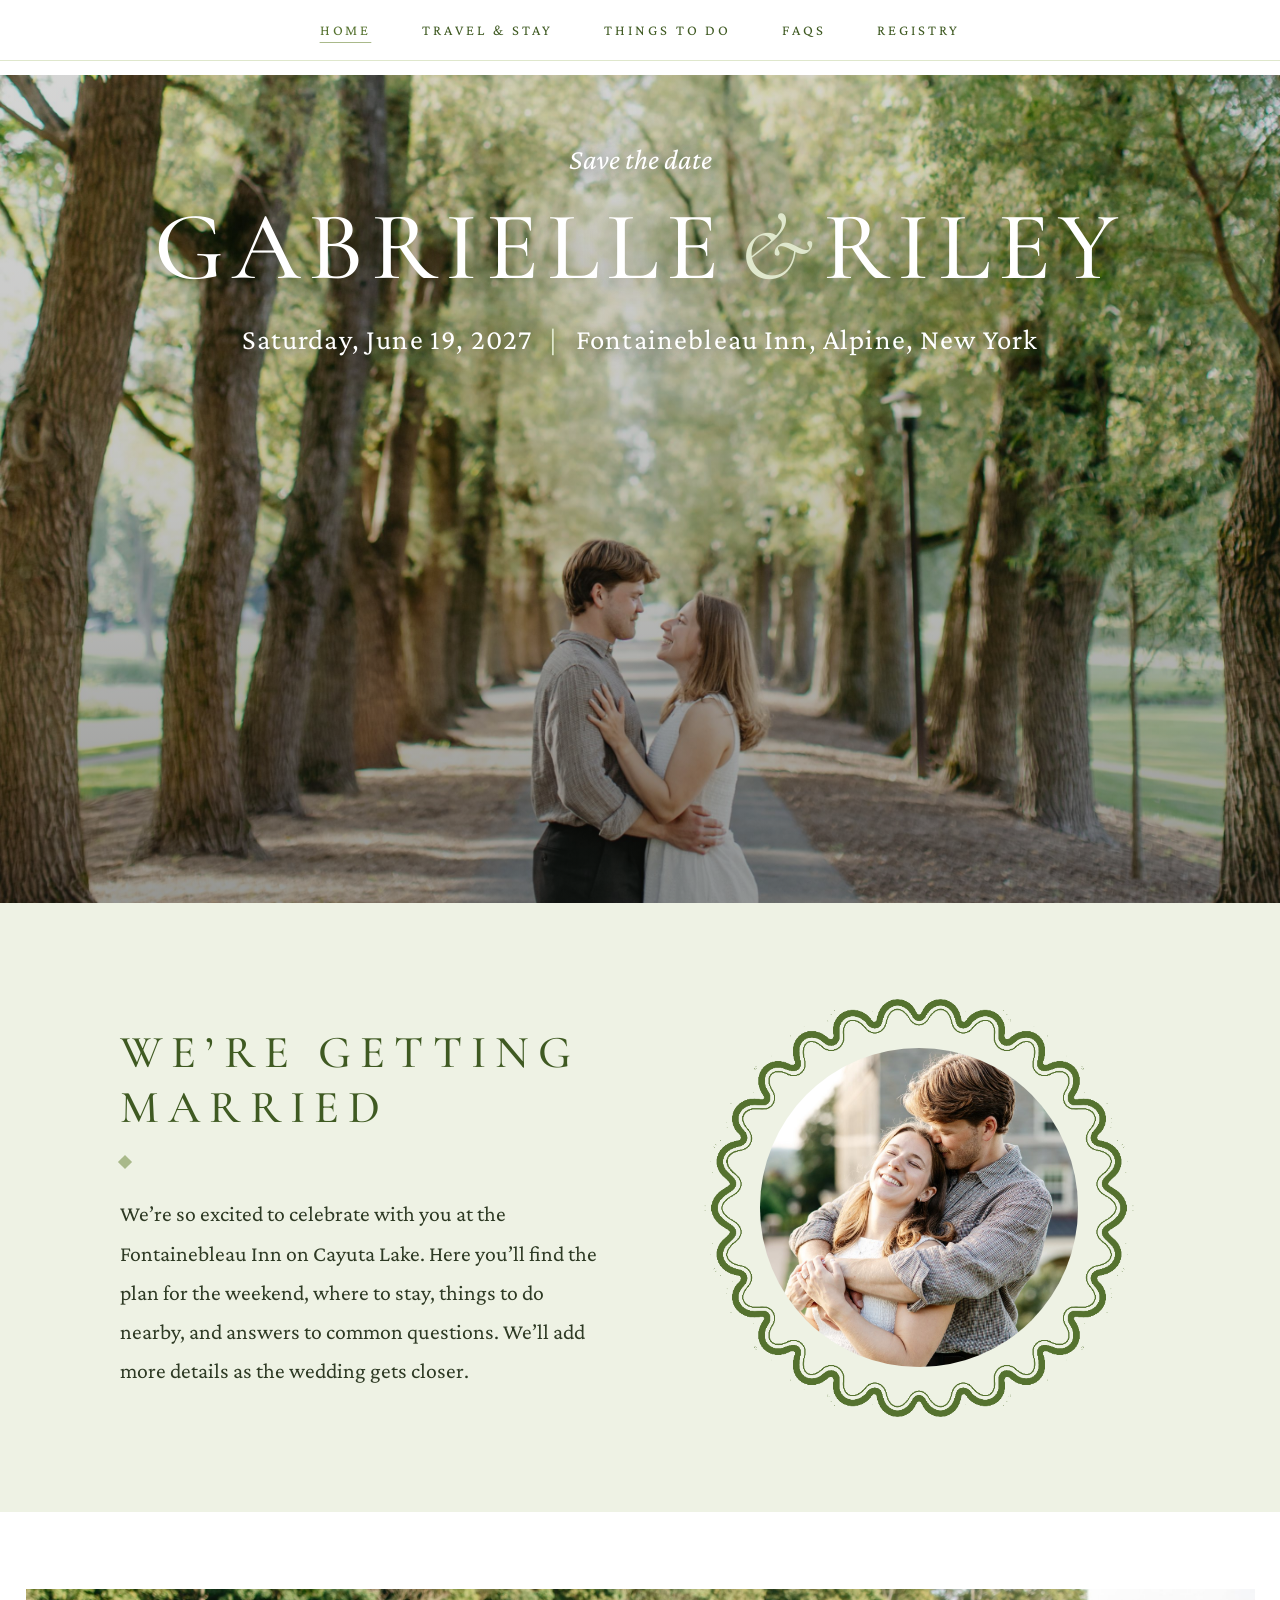
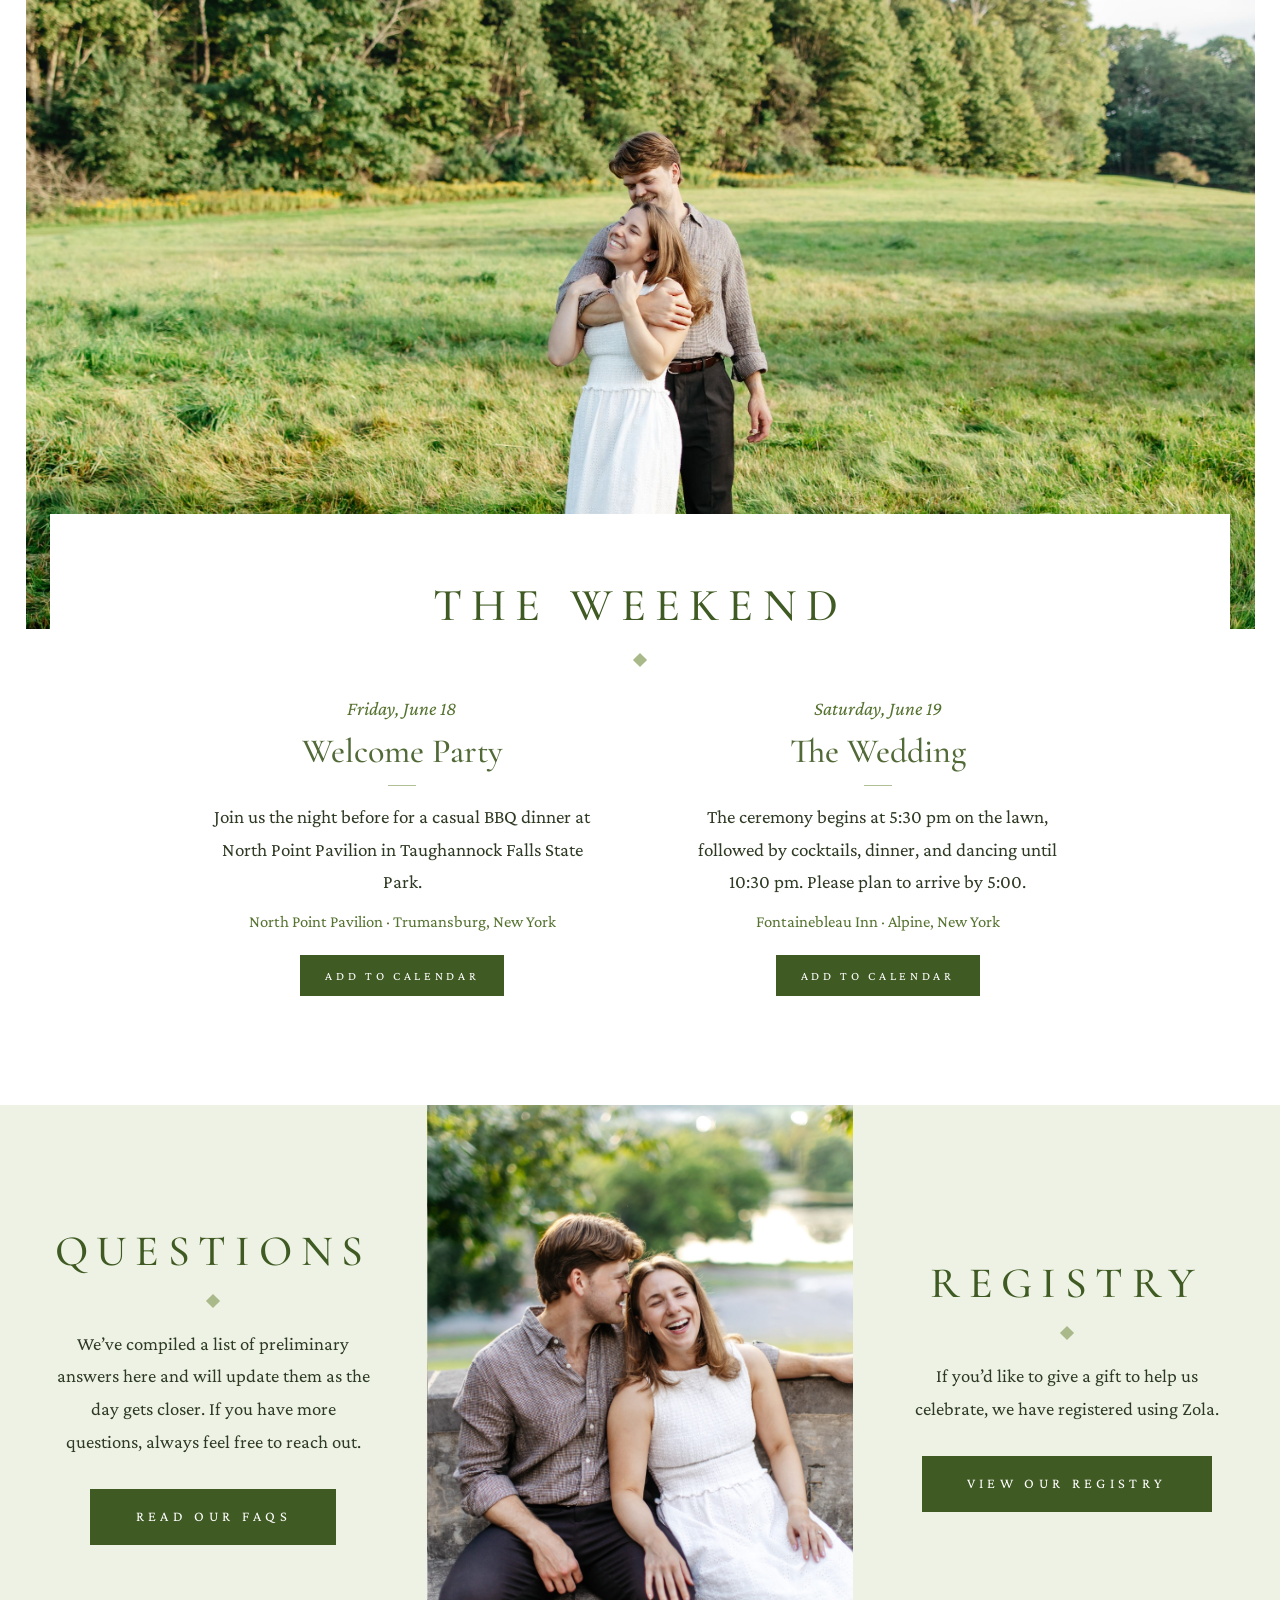
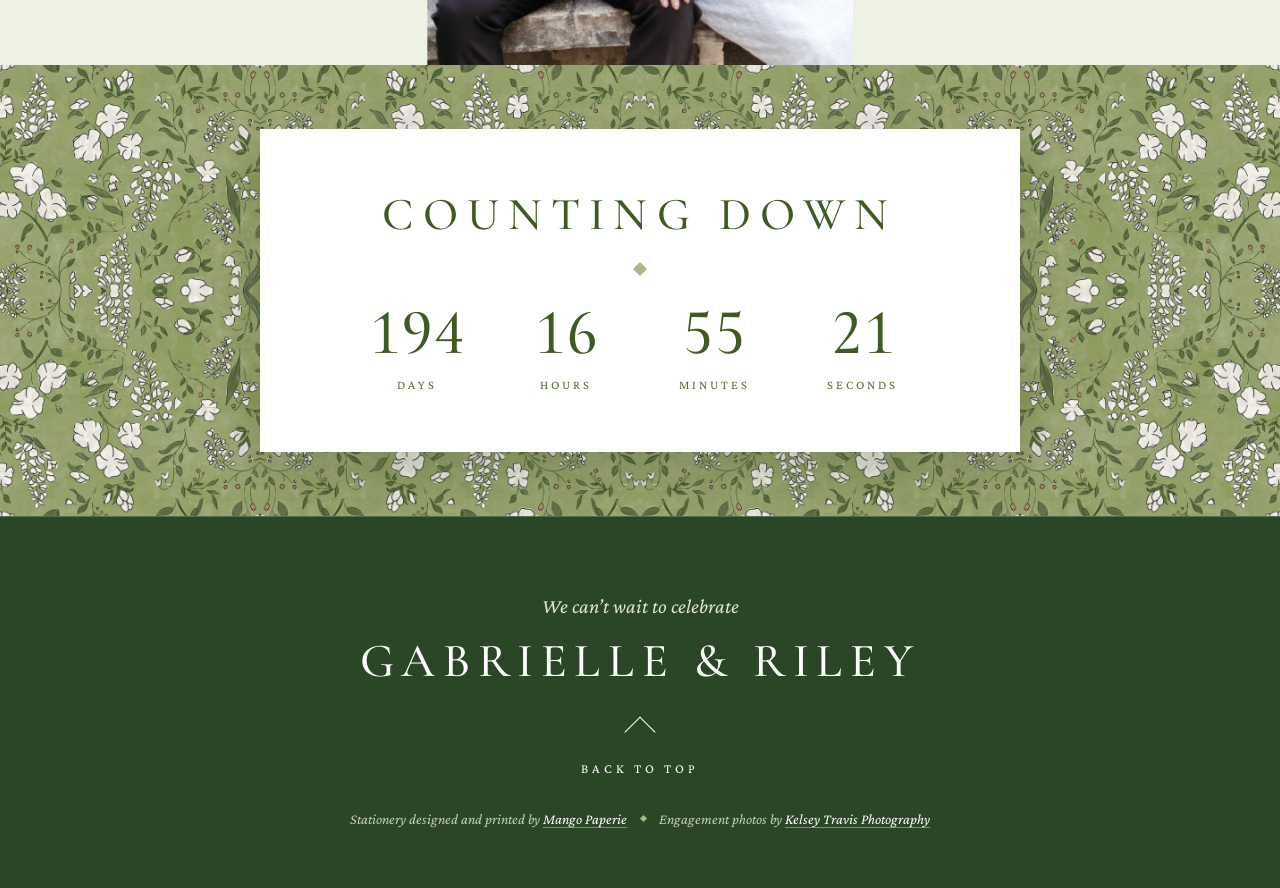
==== commit bba9df95: "Publish: calendar buttons, travel map and town tabs, FAQ banner, new icon Co-Authored-By: Claude Opu" ====
--- a/index.html
+++ b/index.html
@@ -40,7 +40,7 @@
 <link href="site_libs/quarto-html/quarto-syntax-highlighting-64a204ab8560d761af7679ceaba22944.css" rel="stylesheet" id="quarto-text-highlighting-styles">
 <script src="site_libs/bootstrap/bootstrap.min.js"></script>
 <link href="site_libs/bootstrap/bootstrap-icons.css" rel="stylesheet">
-<link href="site_libs/bootstrap/bootstrap-a2000fcc90a8772decda1b5ca386ede6.min.css" rel="stylesheet" append-hash="true" id="quarto-bootstrap" data-mode="light">
+<link href="site_libs/bootstrap/bootstrap-9fd134217210c1cf0578b9ed97cb0d50.min.css" rel="stylesheet" append-hash="true" id="quarto-bootstrap" data-mode="light">
 <script id="quarto-search-options" type="application/json">{
   "language": {
     "search-no-results-text": "No results",
@@ -57,6 +57,8 @@
   }
 }</script>
 <style>html{ scroll-behavior: smooth; }</style>
+<link rel="icon" type="image/png" sizes="32x32" href="images/favicon-32.png">
+<link rel="apple-touch-icon" href="images/apple-touch-icon.png">
 
 
 <meta property="og:title" content="Gabrielle &amp; Riley">
@@ -130,7 +132,7 @@
   </div>
 </section>
 
-<section class="band band-white">
+<section class="band band-soft">
   <div class="intro-grid">
     <div>
       <h2 class="tpl-title">We’re Getting Married</h2>
@@ -157,31 +159,51 @@
         <h3>Welcome Party</h3>
         <p>Join us the night before for a casual BBQ dinner at North Point Pavilion in Taughannock Falls State Park.</p>
         <p class="where">North Point Pavilion · Trumansburg, New York</p>
-        <a class="tpl-btn small" href="https://www.google.com/maps/search/?api=1&amp;query=North+Point+Pavilion+Taughannock+Falls+State+Park+Trumansburg+NY" target="_blank" rel="noopener">View map</a>
+        <details class="cal-add">
+          <summary class="tpl-btn small">Add to calendar</summary>
+          <div class="cal-menu">
+            <a href="calendar/welcome-party.ics">Apple Calendar</a>
+            <a href="https://calendar.google.com/calendar/render?action=TEMPLATE&amp;text=Gabrielle%20%26%20Riley%E2%80%99s%20Welcome%20Party&amp;dates=20270618T170000%2F20270618T200000&amp;ctz=America%2FNew_York&amp;location=North%20Point%20Pavilion%2C%20Taughannock%20Falls%20State%20Park%2C%20Trumansburg%2C%20NY%2014886&amp;details=A%20casual%20BBQ%20dinner%20the%20night%20before%20the%20wedding%20at%20North%20Point%20Pavilion%20in%20Taughannock%20Falls%20State%20Park.%0A%0ADetails%3A%20https%3A%2F%2Fgabrielleandriley.com" target="_blank" rel="noopener">Google Calendar</a>
+            <a href="https://outlook.live.com/calendar/0/action/compose?rru=addevent&amp;subject=Gabrielle%20%26%20Riley%E2%80%99s%20Welcome%20Party&amp;startdt=2027-06-18T17%3A00%3A00-04%3A00&amp;enddt=2027-06-18T20%3A00%3A00-04%3A00&amp;location=North%20Point%20Pavilion%2C%20Taughannock%20Falls%20State%20Park%2C%20Trumansburg%2C%20NY%2014886&amp;body=A%20casual%20BBQ%20dinner%20the%20night%20before%20the%20wedding%20at%20North%20Point%20Pavilion%20in%20Taughannock%20Falls%20State%20Park.%0A%0ADetails%3A%20https%3A%2F%2Fgabrielleandriley.com" target="_blank" rel="noopener">Outlook.com</a>
+            <a href="https://outlook.office.com/calendar/0/action/compose?rru=addevent&amp;subject=Gabrielle%20%26%20Riley%E2%80%99s%20Welcome%20Party&amp;startdt=2027-06-18T17%3A00%3A00-04%3A00&amp;enddt=2027-06-18T20%3A00%3A00-04%3A00&amp;location=North%20Point%20Pavilion%2C%20Taughannock%20Falls%20State%20Park%2C%20Trumansburg%2C%20NY%2014886&amp;body=A%20casual%20BBQ%20dinner%20the%20night%20before%20the%20wedding%20at%20North%20Point%20Pavilion%20in%20Taughannock%20Falls%20State%20Park.%0A%0ADetails%3A%20https%3A%2F%2Fgabrielleandriley.com" target="_blank" rel="noopener">Office 365</a>
+            <a href="https://calendar.yahoo.com/?v=60&amp;title=Gabrielle%20%26%20Riley%E2%80%99s%20Welcome%20Party&amp;st=20270618T210000Z&amp;et=20270619T000000Z&amp;in_loc=North%20Point%20Pavilion%2C%20Taughannock%20Falls%20State%20Park%2C%20Trumansburg%2C%20NY%2014886&amp;desc=A%20casual%20BBQ%20dinner%20the%20night%20before%20the%20wedding%20at%20North%20Point%20Pavilion%20in%20Taughannock%20Falls%20State%20Park.%0A%0ADetails%3A%20https%3A%2F%2Fgabrielleandriley.com" target="_blank" rel="noopener">Yahoo Calendar</a>
+            <a href="calendar/welcome-party.ics">Other (.ics file)</a>
+          </div>
+        </details>
       </div>
       <div class="ww-item">
         <p class="when">Saturday, June 19</p>
         <h3>The Wedding</h3>
         <p>The ceremony begins at 5:30 pm on the lawn, followed by cocktails, dinner, and dancing until 10:30 pm. Please plan to arrive by 5:00.</p>
         <p class="where">Fontainebleau Inn · Alpine, New York</p>
-        <a class="tpl-btn small" href="https://www.google.com/maps/search/?api=1&amp;query=Fontainebleau+Inn+2800+State+Route+228+Alpine+NY" target="_blank" rel="noopener">View map</a>
+        <details class="cal-add">
+          <summary class="tpl-btn small">Add to calendar</summary>
+          <div class="cal-menu">
+            <a href="calendar/wedding.ics">Apple Calendar</a>
+            <a href="https://calendar.google.com/calendar/render?action=TEMPLATE&amp;text=Gabrielle%20%26%20Riley%E2%80%99s%20Wedding&amp;dates=20270619T170000%2F20270619T223000&amp;ctz=America%2FNew_York&amp;location=Fontainebleau%20Inn%2C%202800%20State%20Route%20228%2C%20Alpine%2C%20NY%2014805&amp;details=The%20ceremony%20begins%20at%205%3A30%20pm%20on%20the%20lawn%2C%20followed%20by%20cocktails%2C%20dinner%2C%20and%20dancing%20until%2010%3A30%20pm.%20Please%20plan%20to%20arrive%20by%205%3A00.%0A%0ADetails%3A%20https%3A%2F%2Fgabrielleandriley.com" target="_blank" rel="noopener">Google Calendar</a>
+            <a href="https://outlook.live.com/calendar/0/action/compose?rru=addevent&amp;subject=Gabrielle%20%26%20Riley%E2%80%99s%20Wedding&amp;startdt=2027-06-19T17%3A00%3A00-04%3A00&amp;enddt=2027-06-19T22%3A30%3A00-04%3A00&amp;location=Fontainebleau%20Inn%2C%202800%20State%20Route%20228%2C%20Alpine%2C%20NY%2014805&amp;body=The%20ceremony%20begins%20at%205%3A30%20pm%20on%20the%20lawn%2C%20followed%20by%20cocktails%2C%20dinner%2C%20and%20dancing%20until%2010%3A30%20pm.%20Please%20plan%20to%20arrive%20by%205%3A00.%0A%0ADetails%3A%20https%3A%2F%2Fgabrielleandriley.com" target="_blank" rel="noopener">Outlook.com</a>
+            <a href="https://outlook.office.com/calendar/0/action/compose?rru=addevent&amp;subject=Gabrielle%20%26%20Riley%E2%80%99s%20Wedding&amp;startdt=2027-06-19T17%3A00%3A00-04%3A00&amp;enddt=2027-06-19T22%3A30%3A00-04%3A00&amp;location=Fontainebleau%20Inn%2C%202800%20State%20Route%20228%2C%20Alpine%2C%20NY%2014805&amp;body=The%20ceremony%20begins%20at%205%3A30%20pm%20on%20the%20lawn%2C%20followed%20by%20cocktails%2C%20dinner%2C%20and%20dancing%20until%2010%3A30%20pm.%20Please%20plan%20to%20arrive%20by%205%3A00.%0A%0ADetails%3A%20https%3A%2F%2Fgabrielleandriley.com" target="_blank" rel="noopener">Office 365</a>
+            <a href="https://calendar.yahoo.com/?v=60&amp;title=Gabrielle%20%26%20Riley%E2%80%99s%20Wedding&amp;st=20270619T210000Z&amp;et=20270620T023000Z&amp;in_loc=Fontainebleau%20Inn%2C%202800%20State%20Route%20228%2C%20Alpine%2C%20NY%2014805&amp;desc=The%20ceremony%20begins%20at%205%3A30%20pm%20on%20the%20lawn%2C%20followed%20by%20cocktails%2C%20dinner%2C%20and%20dancing%20until%2010%3A30%20pm.%20Please%20plan%20to%20arrive%20by%205%3A00.%0A%0ADetails%3A%20https%3A%2F%2Fgabrielleandriley.com" target="_blank" rel="noopener">Yahoo Calendar</a>
+            <a href="calendar/wedding.ics">Other (.ics file)</a>
+          </div>
+        </details>
       </div>
     </div>
   </div>
 </section>
 
 <section class="trio">
-  <div class="trio-cell trio-text">
+  <div class="trio-cell trio-text trio-leaf">
     <h2 class="split-title">Questions</h2>
     <span class="diamond"></span>
     <p>We’ve compiled a list of preliminary answers here and will update them as the day gets closer. If you have more questions, always feel free to reach out.</p>
     <a class="tpl-btn" href="faq.html">Read our FAQs</a>
   </div>
   <div class="trio-cell trio-photo" role="img" aria-label="Gabrielle and Riley laughing on a stone bench." style="background-image:url('images/bench-laugh.jpg')"></div>
-  <div class="trio-cell trio-text">
+  <div class="trio-cell trio-text trio-leaf">
     <h2 class="split-title">Registry</h2>
     <span class="diamond"></span>
-    <p>No gift is needed. If you’d like to give one, our registry is on Zola.</p>
+    <p>If you’d like to give a gift to help us celebrate, we have registered using Zola.</p>
     <a class="tpl-btn" href="registry.html">View our registry</a>
   </div>
 </section>
@@ -198,6 +220,24 @@
     </div>
   </div>
 </section>
+
+<script>
+(function () {
+  // Add to calendar menus: one open at a time; close on outside click or Escape.
+  var menus = document.querySelectorAll("details.cal-add");
+  menus.forEach(function (d) {
+    d.addEventListener("toggle", function () {
+      if (d.open) menus.forEach(function (o) { if (o !== d) o.open = false; });
+    });
+  });
+  document.addEventListener("click", function (e) {
+    menus.forEach(function (d) { if (d.open && !d.contains(e.target)) d.open = false; });
+  });
+  document.addEventListener("keydown", function (e) {
+    if (e.key === "Escape") menus.forEach(function (d) { d.open = false; });
+  });
+})();
+</script>
 
 <script>
 (function () {
@@ -642,25 +682,10 @@
 <p class="foot-names">
 Gabrielle &amp; Riley
 </p>
-<div class="foot-cols">
-<div>
-<p class="foot-h">
-Welcome Party
+<a href="#" class="to-top">Back to top</a>
+<p class="foot-credits">
+Stationery designed and printed by <a href="https://www.mangopaperie.com/" target="_blank" rel="noopener">Mango Paperie</a><span class="foot-dot"></span>Engagement photos by <a href="https://kelseytravisphotography.com/" target="_blank" rel="noopener">Kelsey Travis Photography</a>
 </p>
-<p>
-Friday, June 18, 2027<br>North Point Pavilion, Taughannock
-</p>
-</div>
-<div>
-<p class="foot-h">
-The Wedding
-</p>
-<p>
-Saturday, June 19, 2027<br>Fontainebleau Inn, Alpine, New York
-</p>
-</div>
-</div>
-<a href="#" class="to-top">Back to top</a>
 </div>
 </div>
     <div class="nav-footer-right">
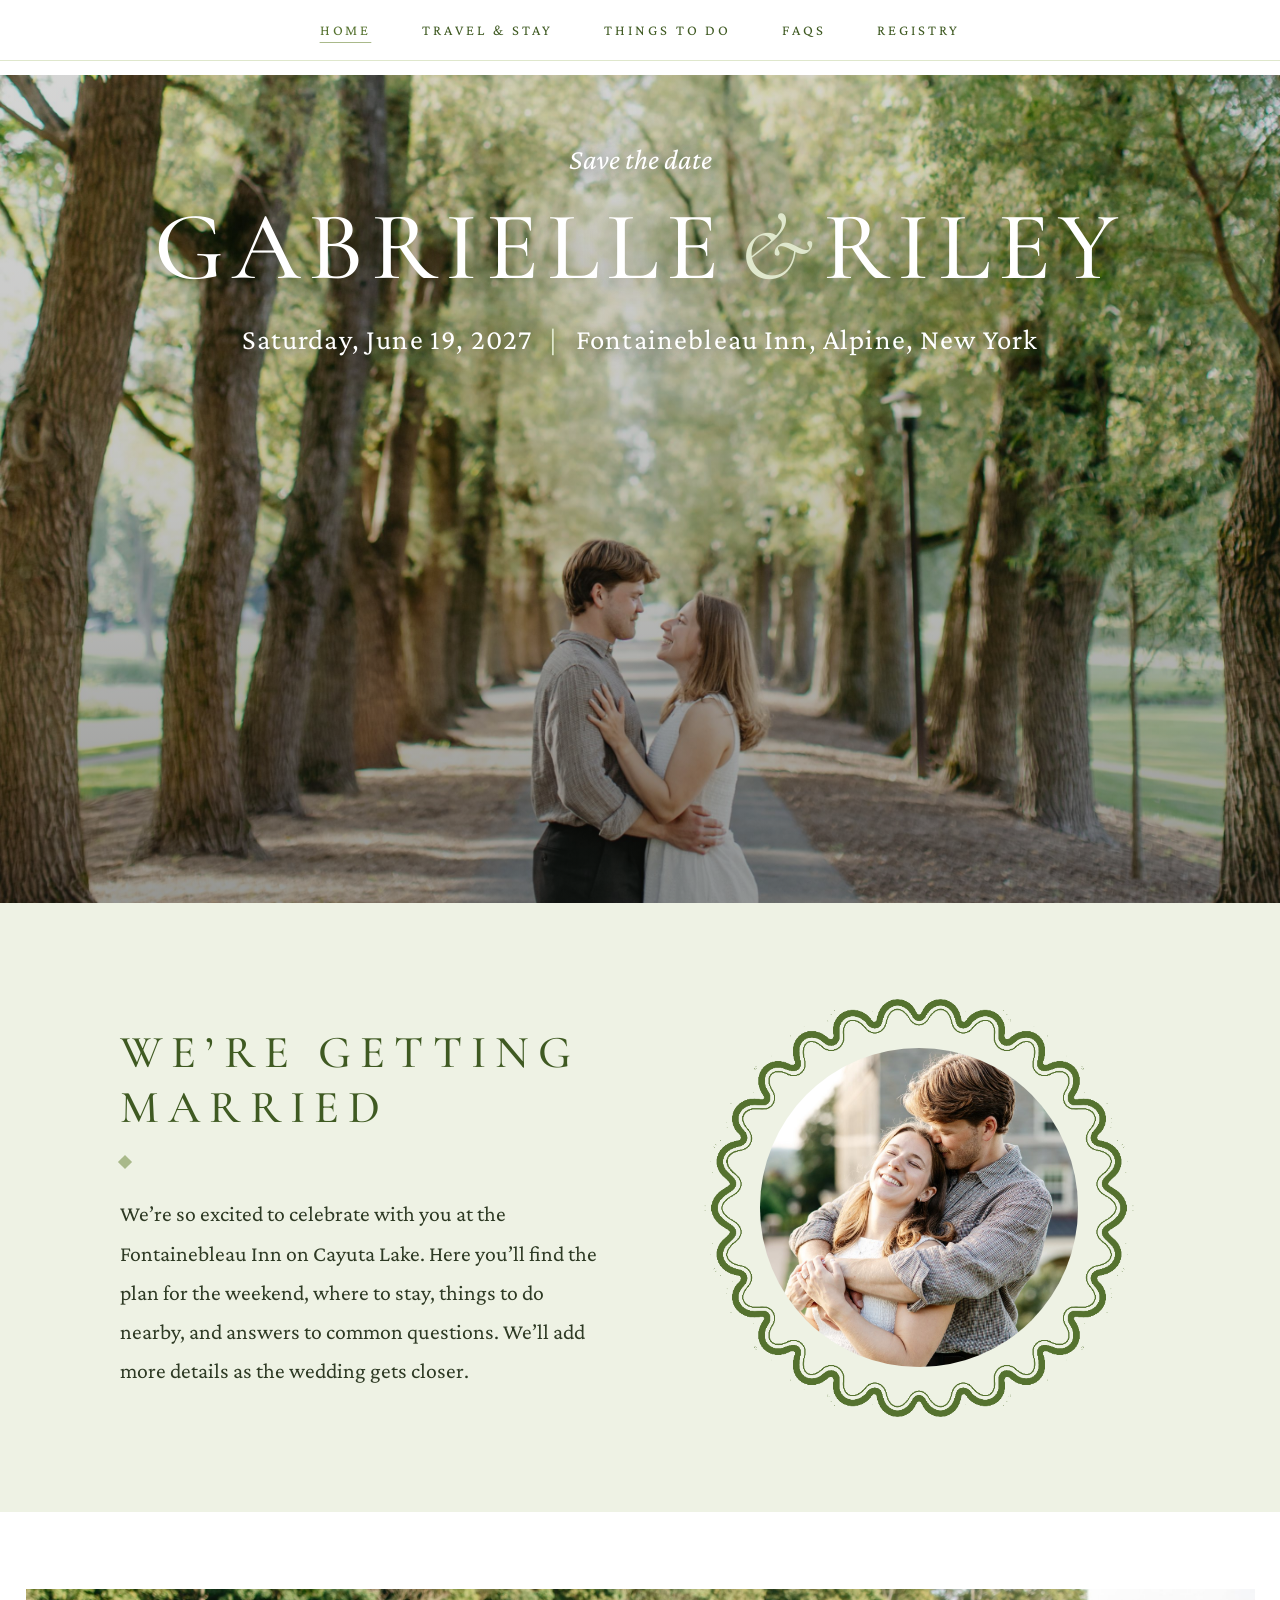
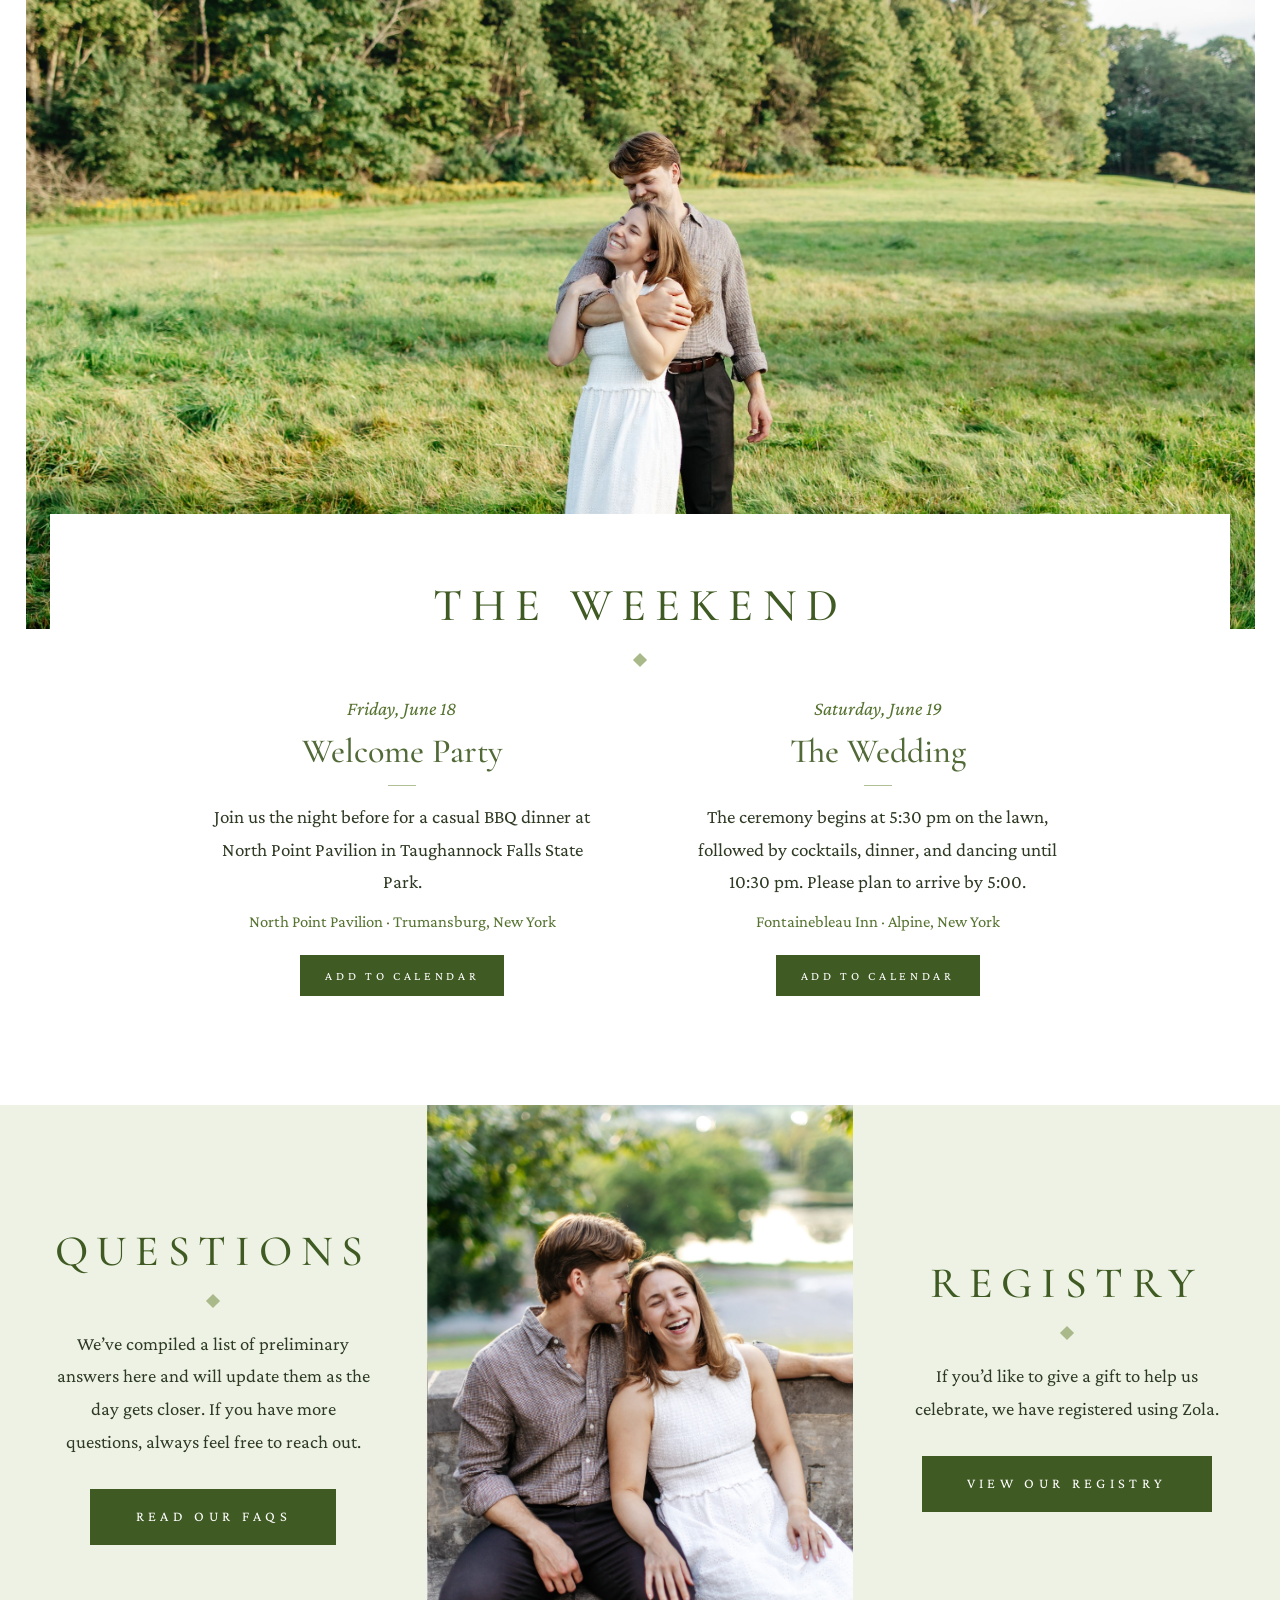
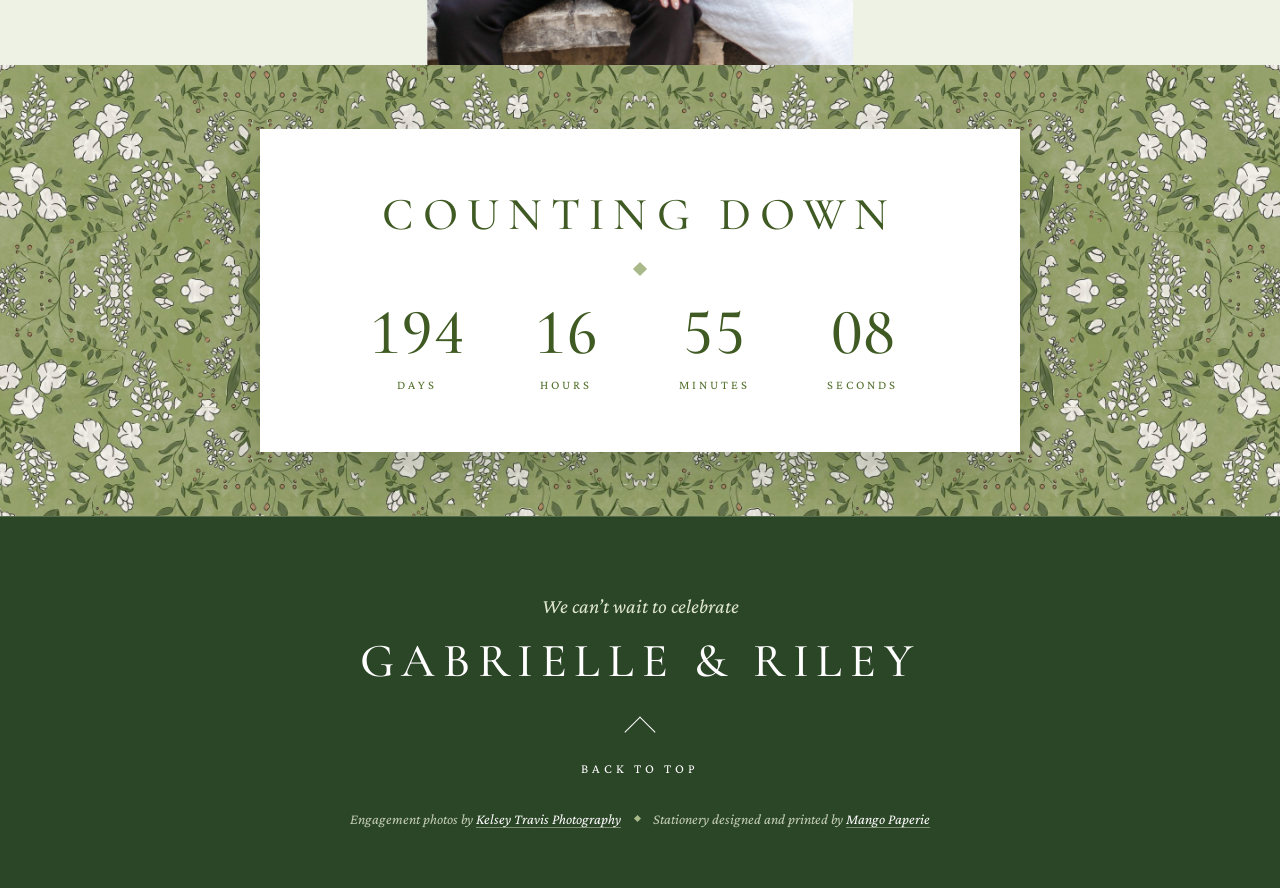
==== commit 71f894f1: "Publish: phone layouts on every page, liner art behind maps, copy tweaks Co-Authored-By: Claude Opus" ====
--- a/index.html
+++ b/index.html
@@ -40,7 +40,7 @@
 <link href="site_libs/quarto-html/quarto-syntax-highlighting-64a204ab8560d761af7679ceaba22944.css" rel="stylesheet" id="quarto-text-highlighting-styles">
 <script src="site_libs/bootstrap/bootstrap.min.js"></script>
 <link href="site_libs/bootstrap/bootstrap-icons.css" rel="stylesheet">
-<link href="site_libs/bootstrap/bootstrap-9fd134217210c1cf0578b9ed97cb0d50.min.css" rel="stylesheet" append-hash="true" id="quarto-bootstrap" data-mode="light">
+<link href="site_libs/bootstrap/bootstrap-a003bf38a113772afde6b934fd42d91f.min.css" rel="stylesheet" append-hash="true" id="quarto-bootstrap" data-mode="light">
 <script id="quarto-search-options" type="application/json">{
   "language": {
     "search-no-results-text": "No results",
@@ -158,7 +158,7 @@
         <p class="when">Friday, June 18</p>
         <h3>Welcome Party</h3>
         <p>Join us the night before for a casual BBQ dinner at North Point Pavilion in Taughannock Falls State Park.</p>
-        <p class="where">North Point Pavilion · Trumansburg, New York</p>
+        <p class="where"><span class="where-venue">North Point Pavilion</span><span class="where-sep"> · </span><span class="where-town">Trumansburg, New York</span></p>
         <details class="cal-add">
           <summary class="tpl-btn small">Add to calendar</summary>
           <div class="cal-menu">
@@ -175,7 +175,7 @@
         <p class="when">Saturday, June 19</p>
         <h3>The Wedding</h3>
         <p>The ceremony begins at 5:30 pm on the lawn, followed by cocktails, dinner, and dancing until 10:30 pm. Please plan to arrive by 5:00.</p>
-        <p class="where">Fontainebleau Inn · Alpine, New York</p>
+        <p class="where"><span class="where-venue">Fontainebleau Inn</span><span class="where-sep"> · </span><span class="where-town">Alpine, New York</span></p>
         <details class="cal-add">
           <summary class="tpl-btn small">Add to calendar</summary>
           <div class="cal-menu">
@@ -684,7 +684,7 @@
 </p>
 <a href="#" class="to-top">Back to top</a>
 <p class="foot-credits">
-Stationery designed and printed by <a href="https://www.mangopaperie.com/" target="_blank" rel="noopener">Mango Paperie</a><span class="foot-dot"></span>Engagement photos by <a href="https://kelseytravisphotography.com/" target="_blank" rel="noopener">Kelsey Travis Photography</a>
+Engagement photos by <a href="https://kelseytravisphotography.com/" target="_blank" rel="noopener">Kelsey Travis Photography</a><span class="foot-dot"></span>Stationery designed and printed by <a href="https://www.mangopaperie.com/" target="_blank" rel="noopener">Mango Paperie</a>
 </p>
 </div>
 </div>
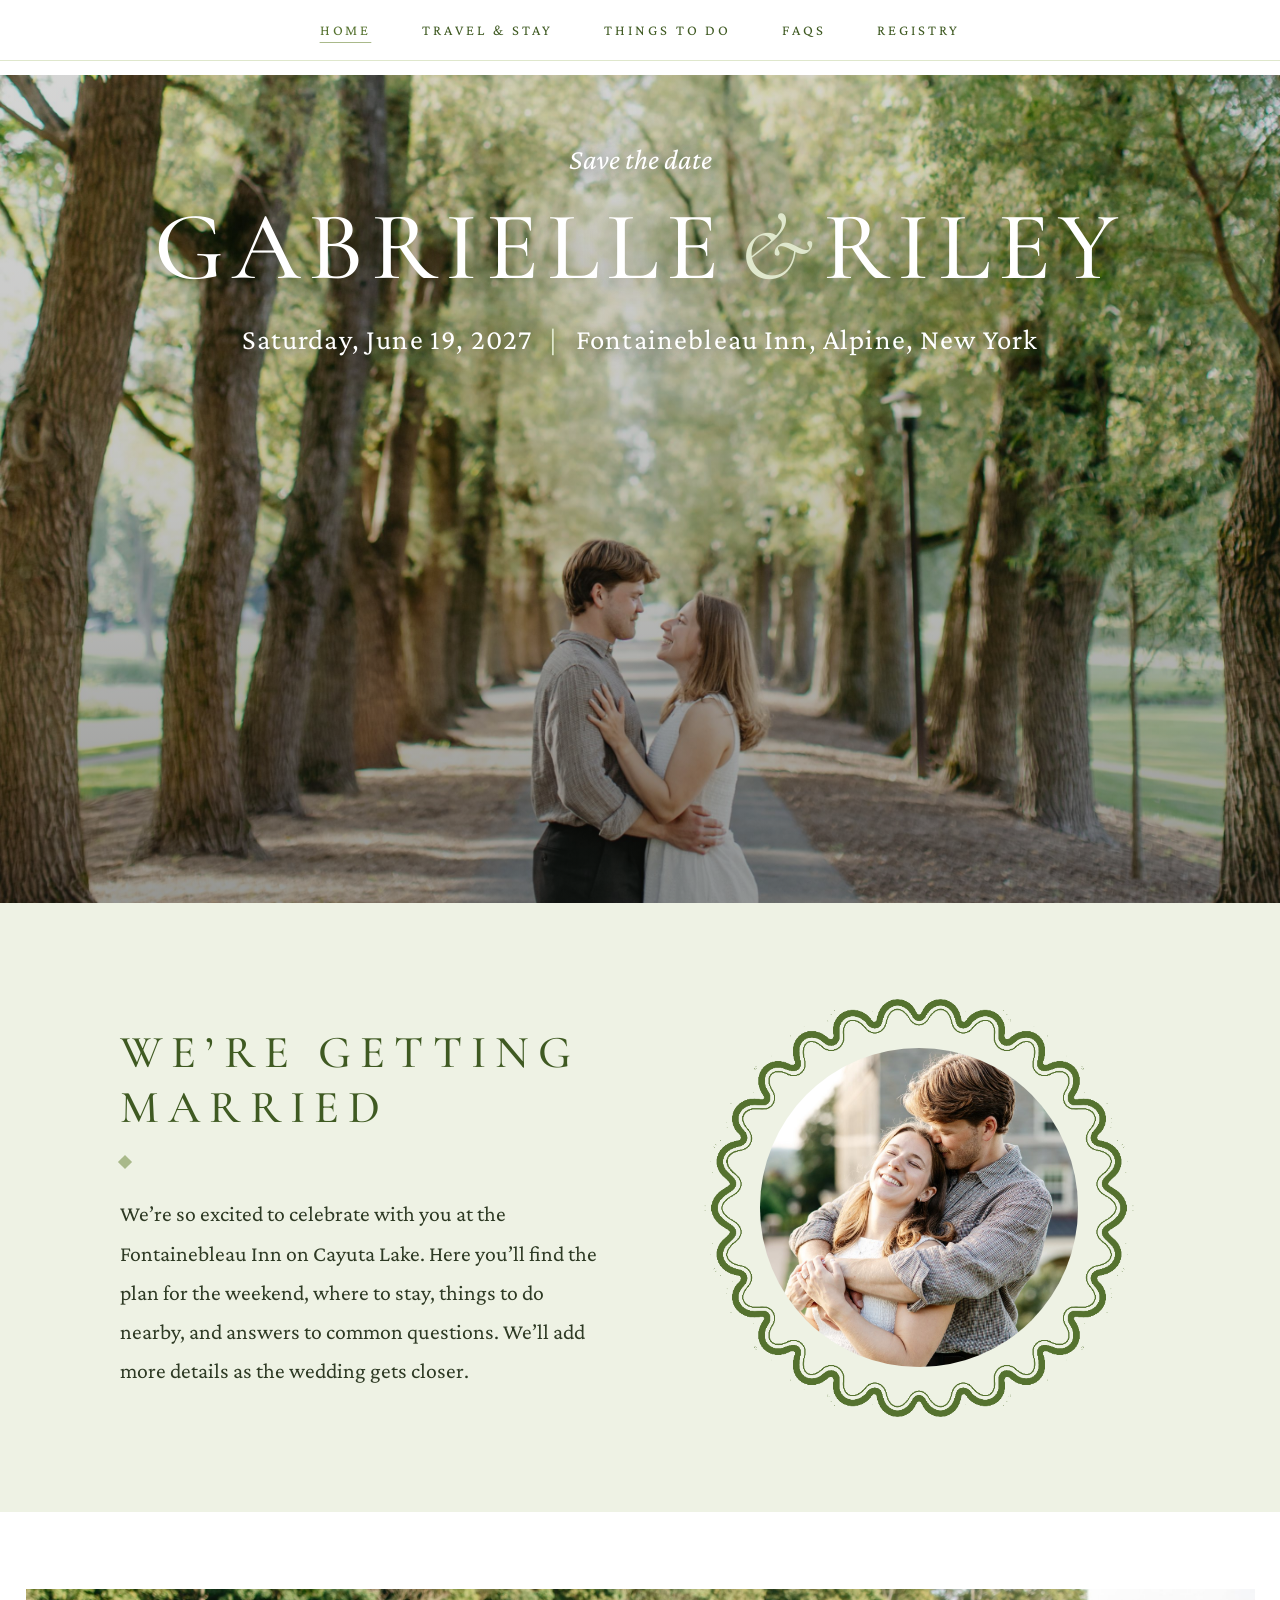
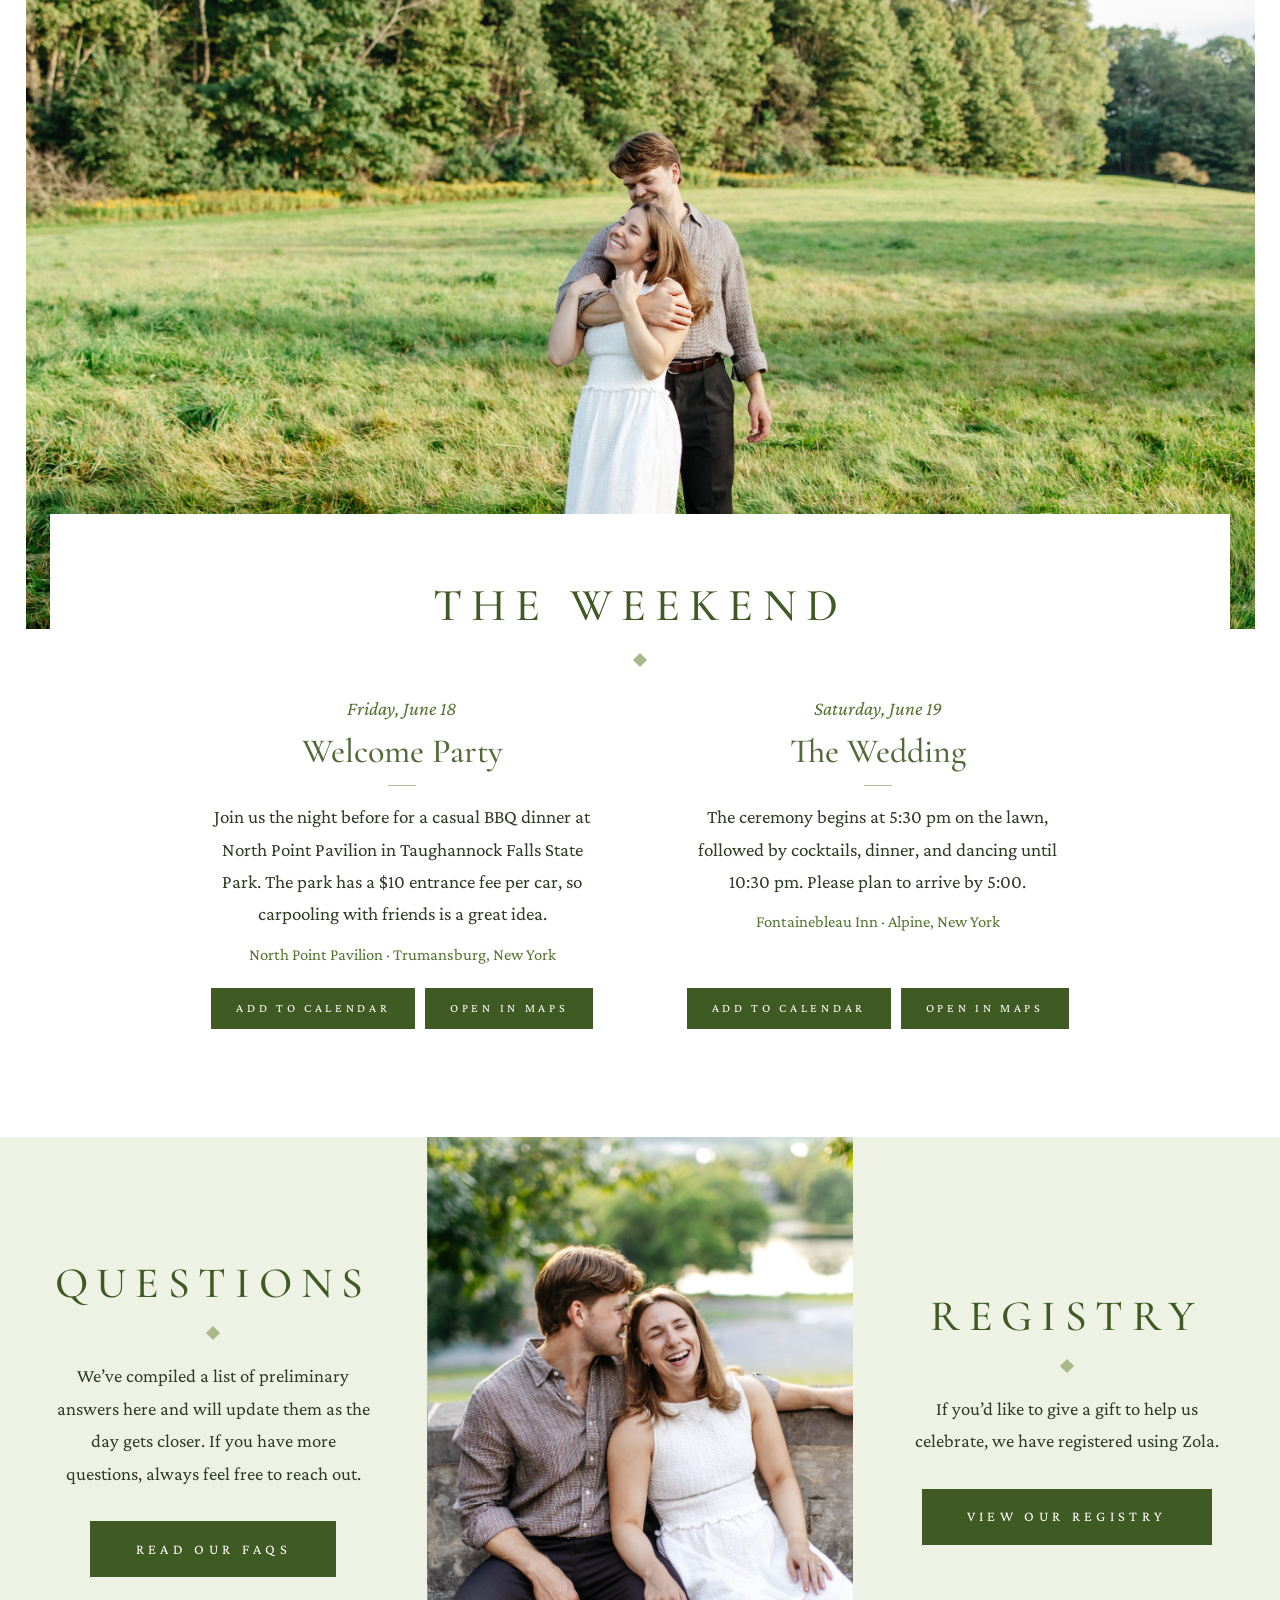
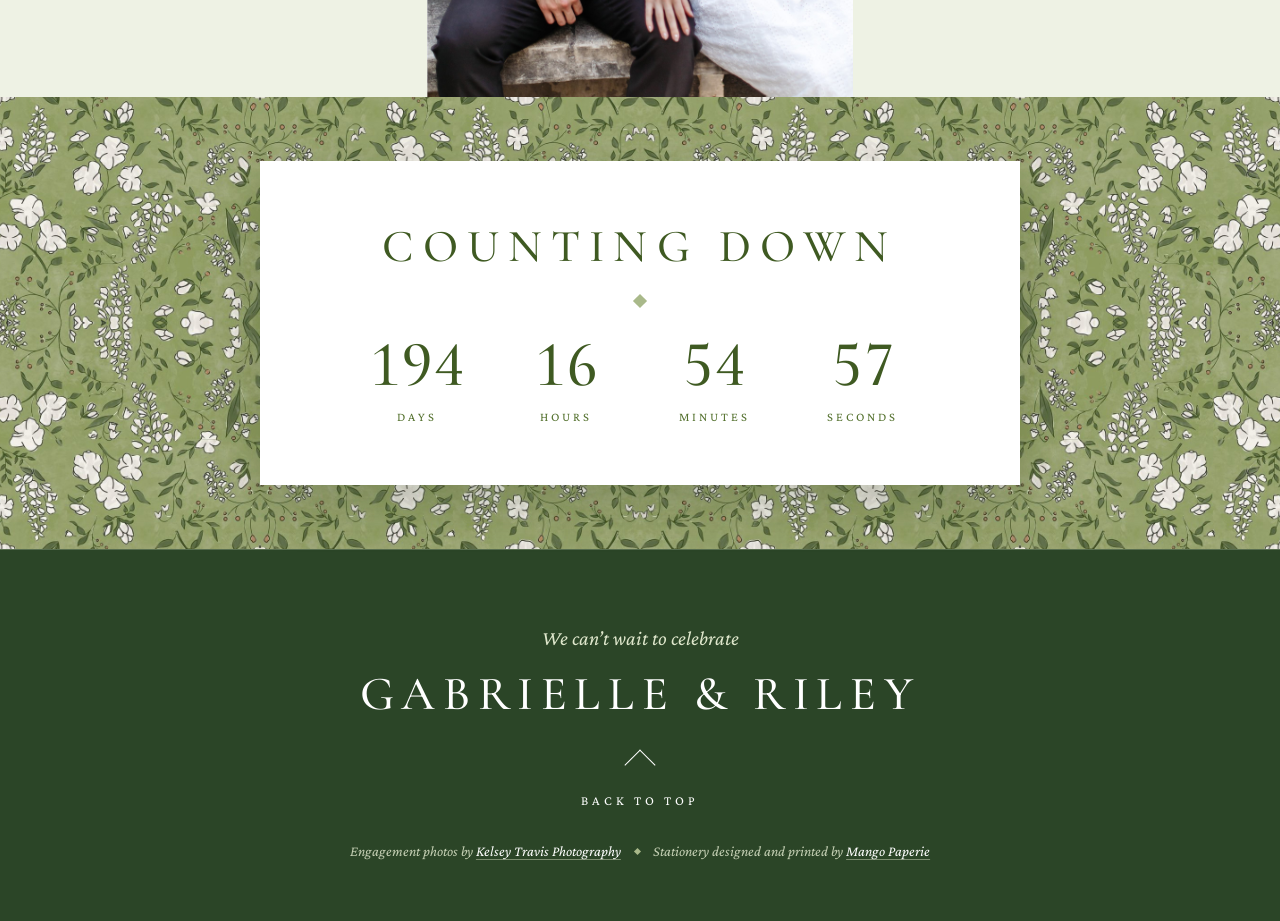
==== commit 230f5546: "Publish: welcome party parking note, maps buttons, correct inn location Co-Authored-By: Claude Opus " ====
--- a/index.html
+++ b/index.html
@@ -40,7 +40,7 @@
 <link href="site_libs/quarto-html/quarto-syntax-highlighting-64a204ab8560d761af7679ceaba22944.css" rel="stylesheet" id="quarto-text-highlighting-styles">
 <script src="site_libs/bootstrap/bootstrap.min.js"></script>
 <link href="site_libs/bootstrap/bootstrap-icons.css" rel="stylesheet">
-<link href="site_libs/bootstrap/bootstrap-a003bf38a113772afde6b934fd42d91f.min.css" rel="stylesheet" append-hash="true" id="quarto-bootstrap" data-mode="light">
+<link href="site_libs/bootstrap/bootstrap-745983dff8965962bc12ce65d41794ca.min.css" rel="stylesheet" append-hash="true" id="quarto-bootstrap" data-mode="light">
 <script id="quarto-search-options" type="application/json">{
   "language": {
     "search-no-results-text": "No results",
@@ -157,36 +157,54 @@
       <div class="ww-item">
         <p class="when">Friday, June 18</p>
         <h3>Welcome Party</h3>
-        <p>Join us the night before for a casual BBQ dinner at North Point Pavilion in Taughannock Falls State Park.</p>
+        <p>Join us the night before for a casual BBQ dinner at North Point Pavilion in Taughannock Falls State Park. The park has a $10 entrance fee per car, so carpooling with friends is a great idea.</p>
         <p class="where"><span class="where-venue">North Point Pavilion</span><span class="where-sep"> · </span><span class="where-town">Trumansburg, New York</span></p>
-        <details class="cal-add">
-          <summary class="tpl-btn small">Add to calendar</summary>
-          <div class="cal-menu">
-            <a href="calendar/welcome-party.ics">Apple Calendar</a>
-            <a href="https://calendar.google.com/calendar/render?action=TEMPLATE&amp;text=Gabrielle%20%26%20Riley%E2%80%99s%20Welcome%20Party&amp;dates=20270618T170000%2F20270618T200000&amp;ctz=America%2FNew_York&amp;location=North%20Point%20Pavilion%2C%20Taughannock%20Falls%20State%20Park%2C%20Trumansburg%2C%20NY%2014886&amp;details=A%20casual%20BBQ%20dinner%20the%20night%20before%20the%20wedding%20at%20North%20Point%20Pavilion%20in%20Taughannock%20Falls%20State%20Park.%0A%0ADetails%3A%20https%3A%2F%2Fgabrielleandriley.com" target="_blank" rel="noopener">Google Calendar</a>
-            <a href="https://outlook.live.com/calendar/0/action/compose?rru=addevent&amp;subject=Gabrielle%20%26%20Riley%E2%80%99s%20Welcome%20Party&amp;startdt=2027-06-18T17%3A00%3A00-04%3A00&amp;enddt=2027-06-18T20%3A00%3A00-04%3A00&amp;location=North%20Point%20Pavilion%2C%20Taughannock%20Falls%20State%20Park%2C%20Trumansburg%2C%20NY%2014886&amp;body=A%20casual%20BBQ%20dinner%20the%20night%20before%20the%20wedding%20at%20North%20Point%20Pavilion%20in%20Taughannock%20Falls%20State%20Park.%0A%0ADetails%3A%20https%3A%2F%2Fgabrielleandriley.com" target="_blank" rel="noopener">Outlook.com</a>
-            <a href="https://outlook.office.com/calendar/0/action/compose?rru=addevent&amp;subject=Gabrielle%20%26%20Riley%E2%80%99s%20Welcome%20Party&amp;startdt=2027-06-18T17%3A00%3A00-04%3A00&amp;enddt=2027-06-18T20%3A00%3A00-04%3A00&amp;location=North%20Point%20Pavilion%2C%20Taughannock%20Falls%20State%20Park%2C%20Trumansburg%2C%20NY%2014886&amp;body=A%20casual%20BBQ%20dinner%20the%20night%20before%20the%20wedding%20at%20North%20Point%20Pavilion%20in%20Taughannock%20Falls%20State%20Park.%0A%0ADetails%3A%20https%3A%2F%2Fgabrielleandriley.com" target="_blank" rel="noopener">Office 365</a>
-            <a href="https://calendar.yahoo.com/?v=60&amp;title=Gabrielle%20%26%20Riley%E2%80%99s%20Welcome%20Party&amp;st=20270618T210000Z&amp;et=20270619T000000Z&amp;in_loc=North%20Point%20Pavilion%2C%20Taughannock%20Falls%20State%20Park%2C%20Trumansburg%2C%20NY%2014886&amp;desc=A%20casual%20BBQ%20dinner%20the%20night%20before%20the%20wedding%20at%20North%20Point%20Pavilion%20in%20Taughannock%20Falls%20State%20Park.%0A%0ADetails%3A%20https%3A%2F%2Fgabrielleandriley.com" target="_blank" rel="noopener">Yahoo Calendar</a>
-            <a href="calendar/welcome-party.ics">Other (.ics file)</a>
-          </div>
-        </details>
+        <div class="ww-actions">
+          <details class="cal-add">
+            <summary class="tpl-btn small">Add to calendar</summary>
+            <div class="cal-menu">
+              <a href="calendar/welcome-party.ics">Apple Calendar</a>
+              <a href="https://calendar.google.com/calendar/render?action=TEMPLATE&amp;text=Gabrielle%20%26%20Riley%E2%80%99s%20Welcome%20Party&amp;dates=20270618T170000%2F20270618T200000&amp;ctz=America%2FNew_York&amp;location=North%20Point%20Pavilion%2C%20Taughannock%20Falls%20State%20Park%2C%20Trumansburg%2C%20NY%2014886&amp;details=A%20casual%20BBQ%20dinner%20the%20night%20before%20the%20wedding%20at%20North%20Point%20Pavilion%20in%20Taughannock%20Falls%20State%20Park.%0A%0AThe%20park%20has%20a%20%2410%20entrance%20fee%20per%20car%2C%20so%20carpooling%20with%20friends%20is%20a%20great%20idea.%0A%0ADetails%3A%20https%3A%2F%2Fgabrielleandriley.com" target="_blank" rel="noopener">Google Calendar</a>
+              <a href="https://outlook.live.com/calendar/0/action/compose?rru=addevent&amp;subject=Gabrielle%20%26%20Riley%E2%80%99s%20Welcome%20Party&amp;startdt=2027-06-18T17%3A00%3A00-04%3A00&amp;enddt=2027-06-18T20%3A00%3A00-04%3A00&amp;location=North%20Point%20Pavilion%2C%20Taughannock%20Falls%20State%20Park%2C%20Trumansburg%2C%20NY%2014886&amp;body=A%20casual%20BBQ%20dinner%20the%20night%20before%20the%20wedding%20at%20North%20Point%20Pavilion%20in%20Taughannock%20Falls%20State%20Park.%0A%0AThe%20park%20has%20a%20%2410%20entrance%20fee%20per%20car%2C%20so%20carpooling%20with%20friends%20is%20a%20great%20idea.%0A%0ADetails%3A%20https%3A%2F%2Fgabrielleandriley.com" target="_blank" rel="noopener">Outlook.com</a>
+              <a href="https://outlook.office.com/calendar/0/action/compose?rru=addevent&amp;subject=Gabrielle%20%26%20Riley%E2%80%99s%20Welcome%20Party&amp;startdt=2027-06-18T17%3A00%3A00-04%3A00&amp;enddt=2027-06-18T20%3A00%3A00-04%3A00&amp;location=North%20Point%20Pavilion%2C%20Taughannock%20Falls%20State%20Park%2C%20Trumansburg%2C%20NY%2014886&amp;body=A%20casual%20BBQ%20dinner%20the%20night%20before%20the%20wedding%20at%20North%20Point%20Pavilion%20in%20Taughannock%20Falls%20State%20Park.%0A%0AThe%20park%20has%20a%20%2410%20entrance%20fee%20per%20car%2C%20so%20carpooling%20with%20friends%20is%20a%20great%20idea.%0A%0ADetails%3A%20https%3A%2F%2Fgabrielleandriley.com" target="_blank" rel="noopener">Office 365</a>
+              <a href="https://calendar.yahoo.com/?v=60&amp;title=Gabrielle%20%26%20Riley%E2%80%99s%20Welcome%20Party&amp;st=20270618T210000Z&amp;et=20270619T000000Z&amp;in_loc=North%20Point%20Pavilion%2C%20Taughannock%20Falls%20State%20Park%2C%20Trumansburg%2C%20NY%2014886&amp;desc=A%20casual%20BBQ%20dinner%20the%20night%20before%20the%20wedding%20at%20North%20Point%20Pavilion%20in%20Taughannock%20Falls%20State%20Park.%0A%0AThe%20park%20has%20a%20%2410%20entrance%20fee%20per%20car%2C%20so%20carpooling%20with%20friends%20is%20a%20great%20idea.%0A%0ADetails%3A%20https%3A%2F%2Fgabrielleandriley.com" target="_blank" rel="noopener">Yahoo Calendar</a>
+              <a href="calendar/welcome-party.ics">Other (.ics file)</a>
+            </div>
+          </details>
+          <details class="cal-add">
+            <summary class="tpl-btn small">Open in maps</summary>
+            <div class="cal-menu">
+              <a href="https://www.google.com/maps/place/North+Point/@42.5489277,-76.6015244,17.21z/data=!4m6!3m5!1s0x89d09ad6d145efb5:0x777400e9baaeb0fe!8m2!3d42.5477524!4d-76.6004081!16s%2Fg%2F11d_9dnmfn?entry=ttu&amp;g_ep=EgoyMDI2MDkyMy4wIKXMDSoASAFQAw%3D%3D" target="_blank" rel="noopener">Google Maps</a>
+              <a href="https://maps.apple.com/?ll=42.5481386,-76.5974597&amp;q=North%20Point%20Pavilion" target="_blank" rel="noopener">Apple Maps</a>
+            </div>
+          </details>
+        </div>
       </div>
       <div class="ww-item">
         <p class="when">Saturday, June 19</p>
         <h3>The Wedding</h3>
         <p>The ceremony begins at 5:30 pm on the lawn, followed by cocktails, dinner, and dancing until 10:30 pm. Please plan to arrive by 5:00.</p>
         <p class="where"><span class="where-venue">Fontainebleau Inn</span><span class="where-sep"> · </span><span class="where-town">Alpine, New York</span></p>
-        <details class="cal-add">
-          <summary class="tpl-btn small">Add to calendar</summary>
-          <div class="cal-menu">
-            <a href="calendar/wedding.ics">Apple Calendar</a>
-            <a href="https://calendar.google.com/calendar/render?action=TEMPLATE&amp;text=Gabrielle%20%26%20Riley%E2%80%99s%20Wedding&amp;dates=20270619T170000%2F20270619T223000&amp;ctz=America%2FNew_York&amp;location=Fontainebleau%20Inn%2C%202800%20State%20Route%20228%2C%20Alpine%2C%20NY%2014805&amp;details=The%20ceremony%20begins%20at%205%3A30%20pm%20on%20the%20lawn%2C%20followed%20by%20cocktails%2C%20dinner%2C%20and%20dancing%20until%2010%3A30%20pm.%20Please%20plan%20to%20arrive%20by%205%3A00.%0A%0ADetails%3A%20https%3A%2F%2Fgabrielleandriley.com" target="_blank" rel="noopener">Google Calendar</a>
-            <a href="https://outlook.live.com/calendar/0/action/compose?rru=addevent&amp;subject=Gabrielle%20%26%20Riley%E2%80%99s%20Wedding&amp;startdt=2027-06-19T17%3A00%3A00-04%3A00&amp;enddt=2027-06-19T22%3A30%3A00-04%3A00&amp;location=Fontainebleau%20Inn%2C%202800%20State%20Route%20228%2C%20Alpine%2C%20NY%2014805&amp;body=The%20ceremony%20begins%20at%205%3A30%20pm%20on%20the%20lawn%2C%20followed%20by%20cocktails%2C%20dinner%2C%20and%20dancing%20until%2010%3A30%20pm.%20Please%20plan%20to%20arrive%20by%205%3A00.%0A%0ADetails%3A%20https%3A%2F%2Fgabrielleandriley.com" target="_blank" rel="noopener">Outlook.com</a>
-            <a href="https://outlook.office.com/calendar/0/action/compose?rru=addevent&amp;subject=Gabrielle%20%26%20Riley%E2%80%99s%20Wedding&amp;startdt=2027-06-19T17%3A00%3A00-04%3A00&amp;enddt=2027-06-19T22%3A30%3A00-04%3A00&amp;location=Fontainebleau%20Inn%2C%202800%20State%20Route%20228%2C%20Alpine%2C%20NY%2014805&amp;body=The%20ceremony%20begins%20at%205%3A30%20pm%20on%20the%20lawn%2C%20followed%20by%20cocktails%2C%20dinner%2C%20and%20dancing%20until%2010%3A30%20pm.%20Please%20plan%20to%20arrive%20by%205%3A00.%0A%0ADetails%3A%20https%3A%2F%2Fgabrielleandriley.com" target="_blank" rel="noopener">Office 365</a>
-            <a href="https://calendar.yahoo.com/?v=60&amp;title=Gabrielle%20%26%20Riley%E2%80%99s%20Wedding&amp;st=20270619T210000Z&amp;et=20270620T023000Z&amp;in_loc=Fontainebleau%20Inn%2C%202800%20State%20Route%20228%2C%20Alpine%2C%20NY%2014805&amp;desc=The%20ceremony%20begins%20at%205%3A30%20pm%20on%20the%20lawn%2C%20followed%20by%20cocktails%2C%20dinner%2C%20and%20dancing%20until%2010%3A30%20pm.%20Please%20plan%20to%20arrive%20by%205%3A00.%0A%0ADetails%3A%20https%3A%2F%2Fgabrielleandriley.com" target="_blank" rel="noopener">Yahoo Calendar</a>
-            <a href="calendar/wedding.ics">Other (.ics file)</a>
-          </div>
-        </details>
+        <div class="ww-actions">
+          <details class="cal-add">
+            <summary class="tpl-btn small">Add to calendar</summary>
+            <div class="cal-menu">
+              <a href="calendar/wedding.ics">Apple Calendar</a>
+              <a href="https://calendar.google.com/calendar/render?action=TEMPLATE&amp;text=Gabrielle%20%26%20Riley%E2%80%99s%20Wedding&amp;dates=20270619T170000%2F20270619T223000&amp;ctz=America%2FNew_York&amp;location=Fontainebleau%20Inn%2C%202800%20State%20Route%20228%2C%20Alpine%2C%20NY%2014805&amp;details=The%20ceremony%20begins%20at%205%3A30%20pm%20on%20the%20lawn%2C%20followed%20by%20cocktails%2C%20dinner%2C%20and%20dancing%20until%2010%3A30%20pm.%20Please%20plan%20to%20arrive%20by%205%3A00.%0A%0ADetails%3A%20https%3A%2F%2Fgabrielleandriley.com" target="_blank" rel="noopener">Google Calendar</a>
+              <a href="https://outlook.live.com/calendar/0/action/compose?rru=addevent&amp;subject=Gabrielle%20%26%20Riley%E2%80%99s%20Wedding&amp;startdt=2027-06-19T17%3A00%3A00-04%3A00&amp;enddt=2027-06-19T22%3A30%3A00-04%3A00&amp;location=Fontainebleau%20Inn%2C%202800%20State%20Route%20228%2C%20Alpine%2C%20NY%2014805&amp;body=The%20ceremony%20begins%20at%205%3A30%20pm%20on%20the%20lawn%2C%20followed%20by%20cocktails%2C%20dinner%2C%20and%20dancing%20until%2010%3A30%20pm.%20Please%20plan%20to%20arrive%20by%205%3A00.%0A%0ADetails%3A%20https%3A%2F%2Fgabrielleandriley.com" target="_blank" rel="noopener">Outlook.com</a>
+              <a href="https://outlook.office.com/calendar/0/action/compose?rru=addevent&amp;subject=Gabrielle%20%26%20Riley%E2%80%99s%20Wedding&amp;startdt=2027-06-19T17%3A00%3A00-04%3A00&amp;enddt=2027-06-19T22%3A30%3A00-04%3A00&amp;location=Fontainebleau%20Inn%2C%202800%20State%20Route%20228%2C%20Alpine%2C%20NY%2014805&amp;body=The%20ceremony%20begins%20at%205%3A30%20pm%20on%20the%20lawn%2C%20followed%20by%20cocktails%2C%20dinner%2C%20and%20dancing%20until%2010%3A30%20pm.%20Please%20plan%20to%20arrive%20by%205%3A00.%0A%0ADetails%3A%20https%3A%2F%2Fgabrielleandriley.com" target="_blank" rel="noopener">Office 365</a>
+              <a href="https://calendar.yahoo.com/?v=60&amp;title=Gabrielle%20%26%20Riley%E2%80%99s%20Wedding&amp;st=20270619T210000Z&amp;et=20270620T023000Z&amp;in_loc=Fontainebleau%20Inn%2C%202800%20State%20Route%20228%2C%20Alpine%2C%20NY%2014805&amp;desc=The%20ceremony%20begins%20at%205%3A30%20pm%20on%20the%20lawn%2C%20followed%20by%20cocktails%2C%20dinner%2C%20and%20dancing%20until%2010%3A30%20pm.%20Please%20plan%20to%20arrive%20by%205%3A00.%0A%0ADetails%3A%20https%3A%2F%2Fgabrielleandriley.com" target="_blank" rel="noopener">Yahoo Calendar</a>
+              <a href="calendar/wedding.ics">Other (.ics file)</a>
+            </div>
+          </details>
+          <details class="cal-add">
+            <summary class="tpl-btn small">Open in maps</summary>
+            <div class="cal-menu">
+              <a href="https://www.google.com/maps/search/?api=1&amp;query=Fontainebleau%20Inn%2C%202800%20State%20Route%20228%2C%20Alpine%2C%20NY%2014805" target="_blank" rel="noopener">Google Maps</a>
+              <a href="https://maps.apple.com/place?place-id=I9CE4CF2DC1ABB2AE&amp;address=2800+State+Route+228%2C+Alpine%2C+NY+14805%2C+United+States&amp;coordinate=42.368426%2C-76.740411&amp;name=Fontainebleau+Inn&amp;_provider=9902" target="_blank" rel="noopener">Apple Maps</a>
+            </div>
+          </details>
+        </div>
       </div>
     </div>
   </div>
@@ -223,7 +241,7 @@
 
 <script>
 (function () {
-  // Add to calendar menus: one open at a time; close on outside click or Escape.
+  // Add to calendar and maps menus: one open at a time; close on outside click or Escape.
   var menus = document.querySelectorAll("details.cal-add");
   menus.forEach(function (d) {
     d.addEventListener("toggle", function () {
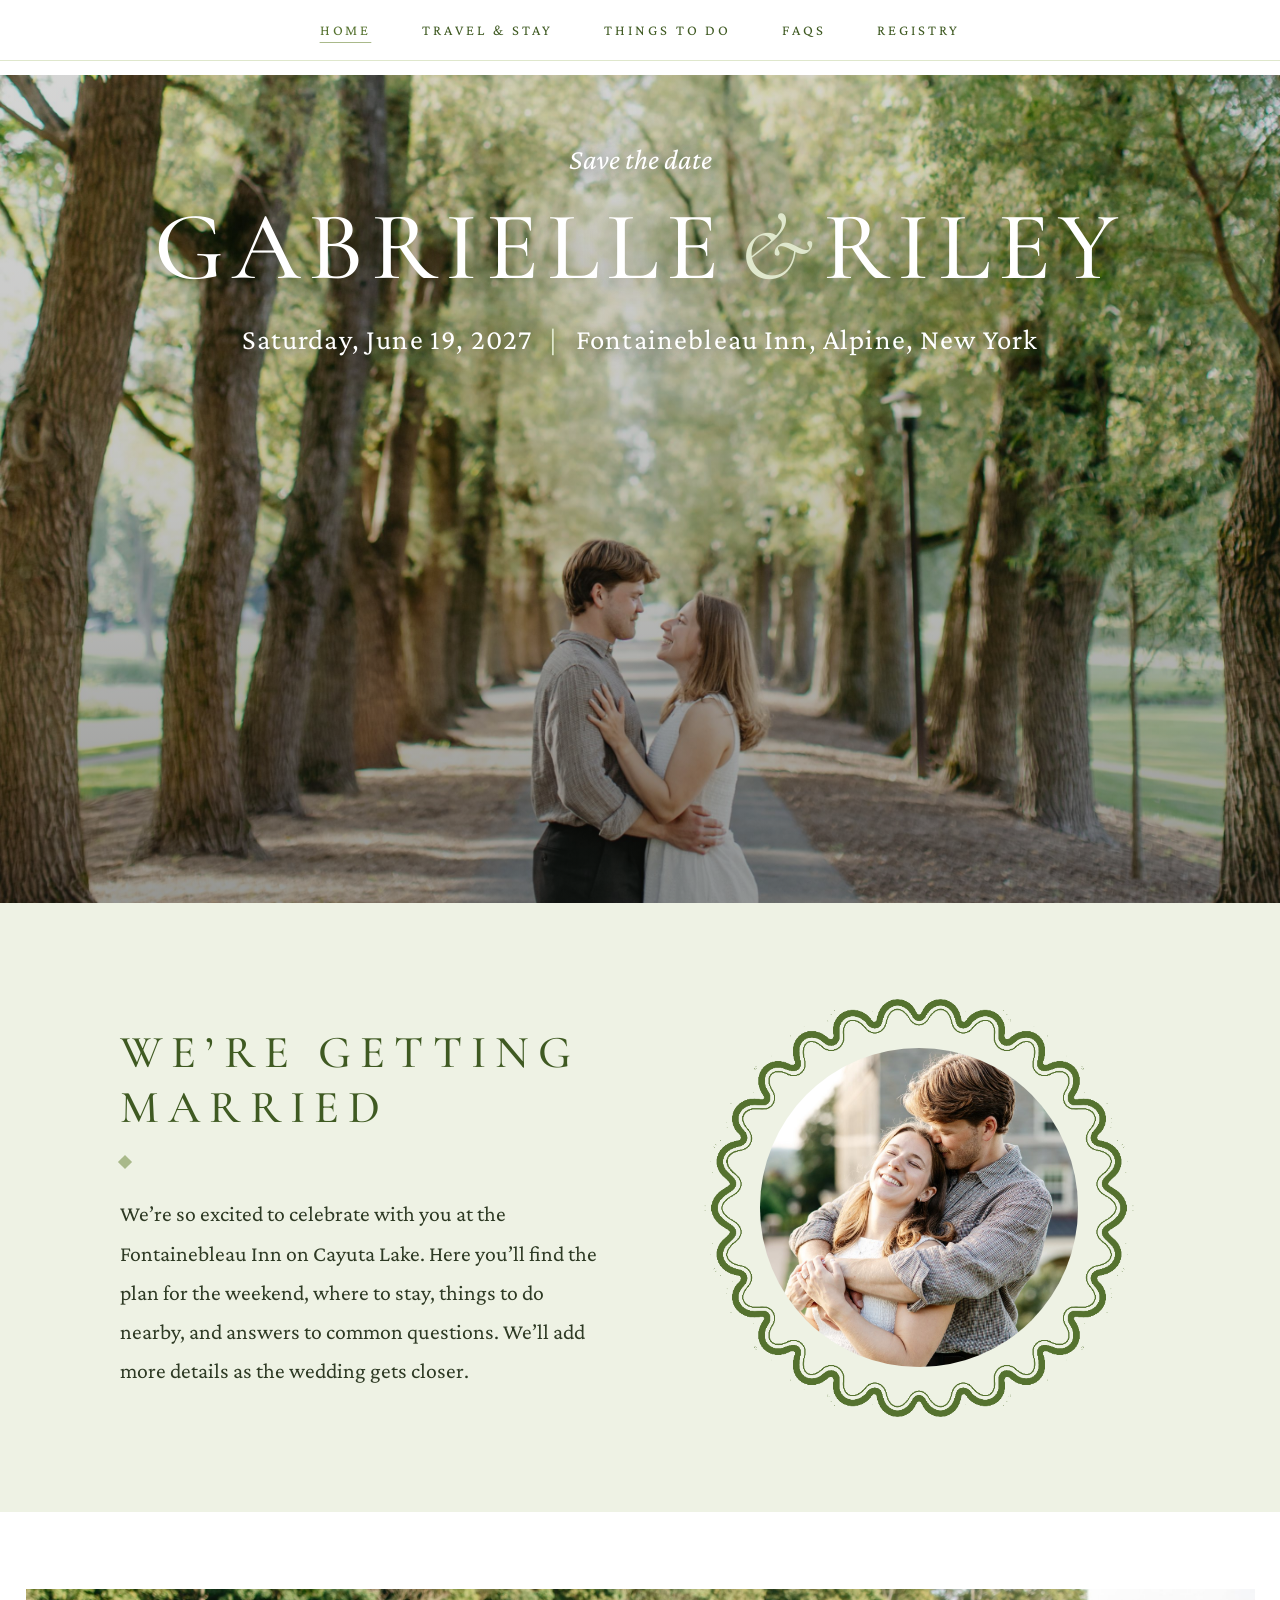
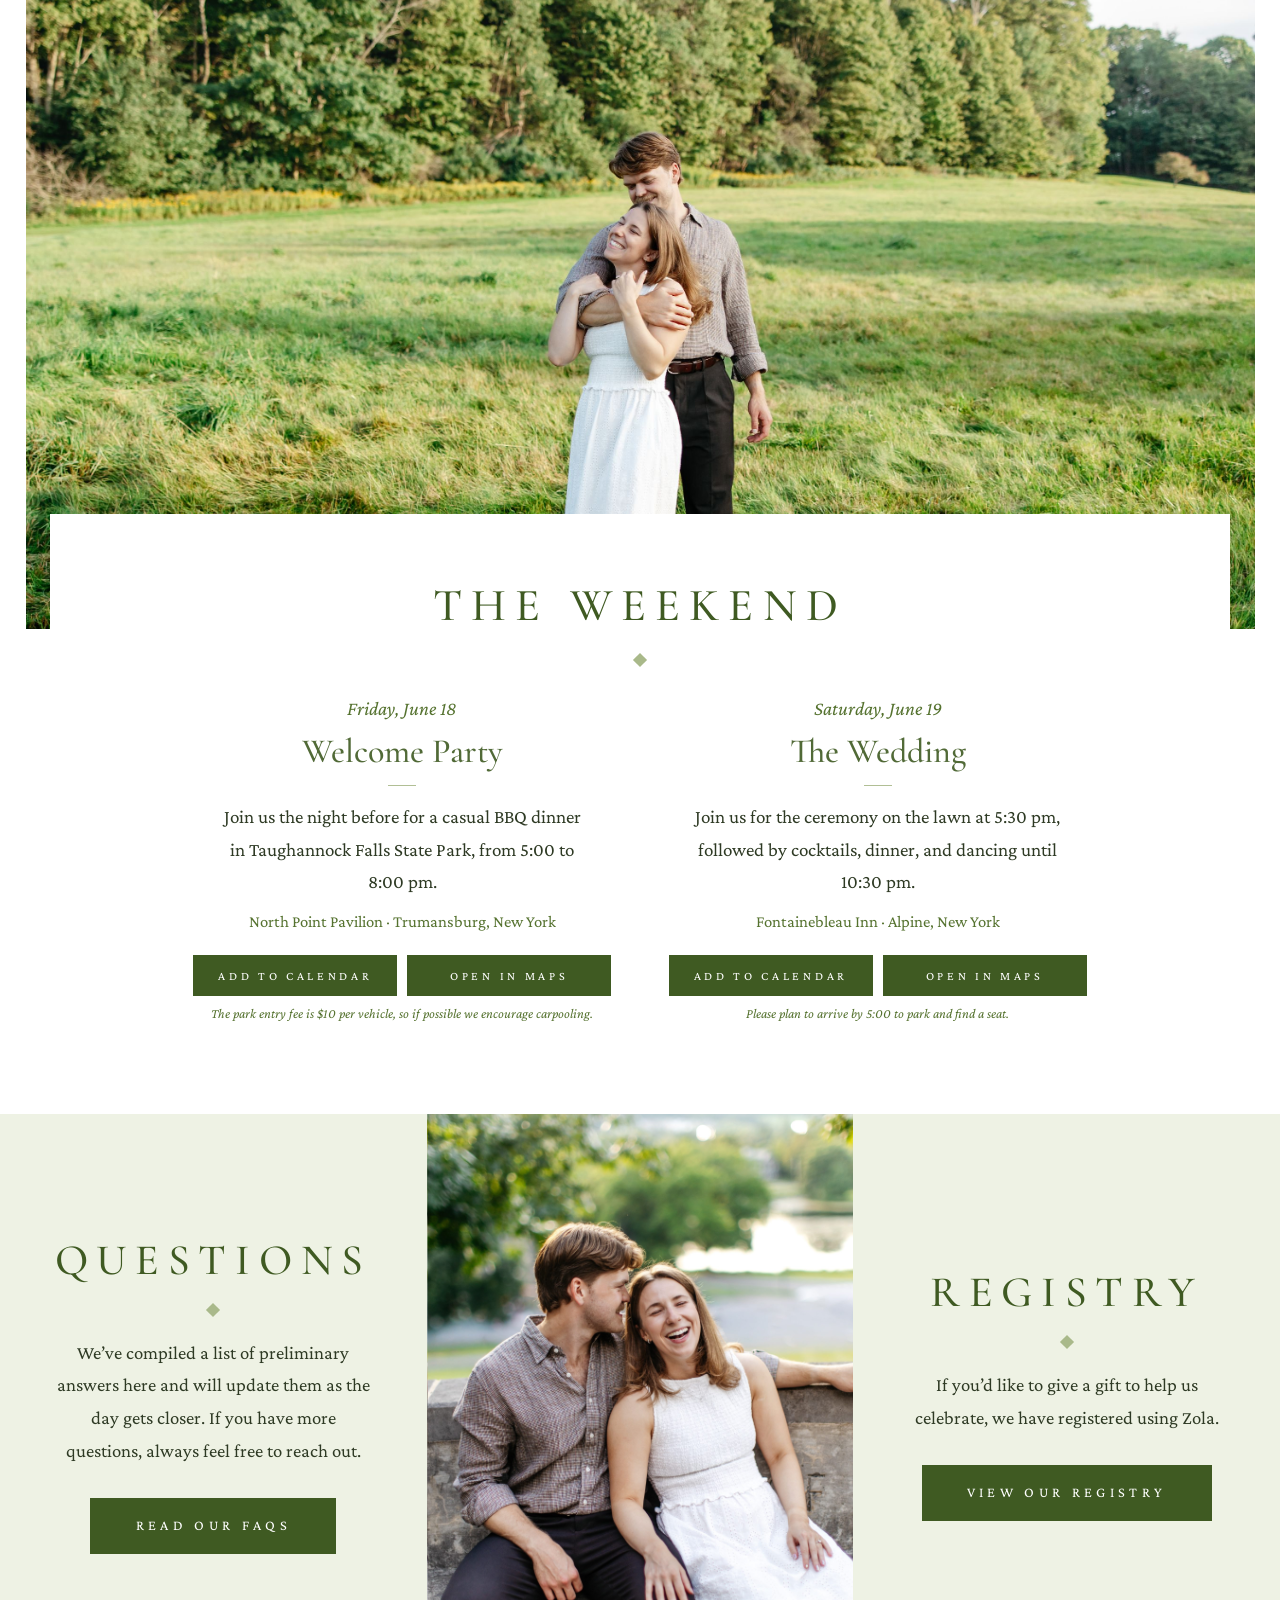
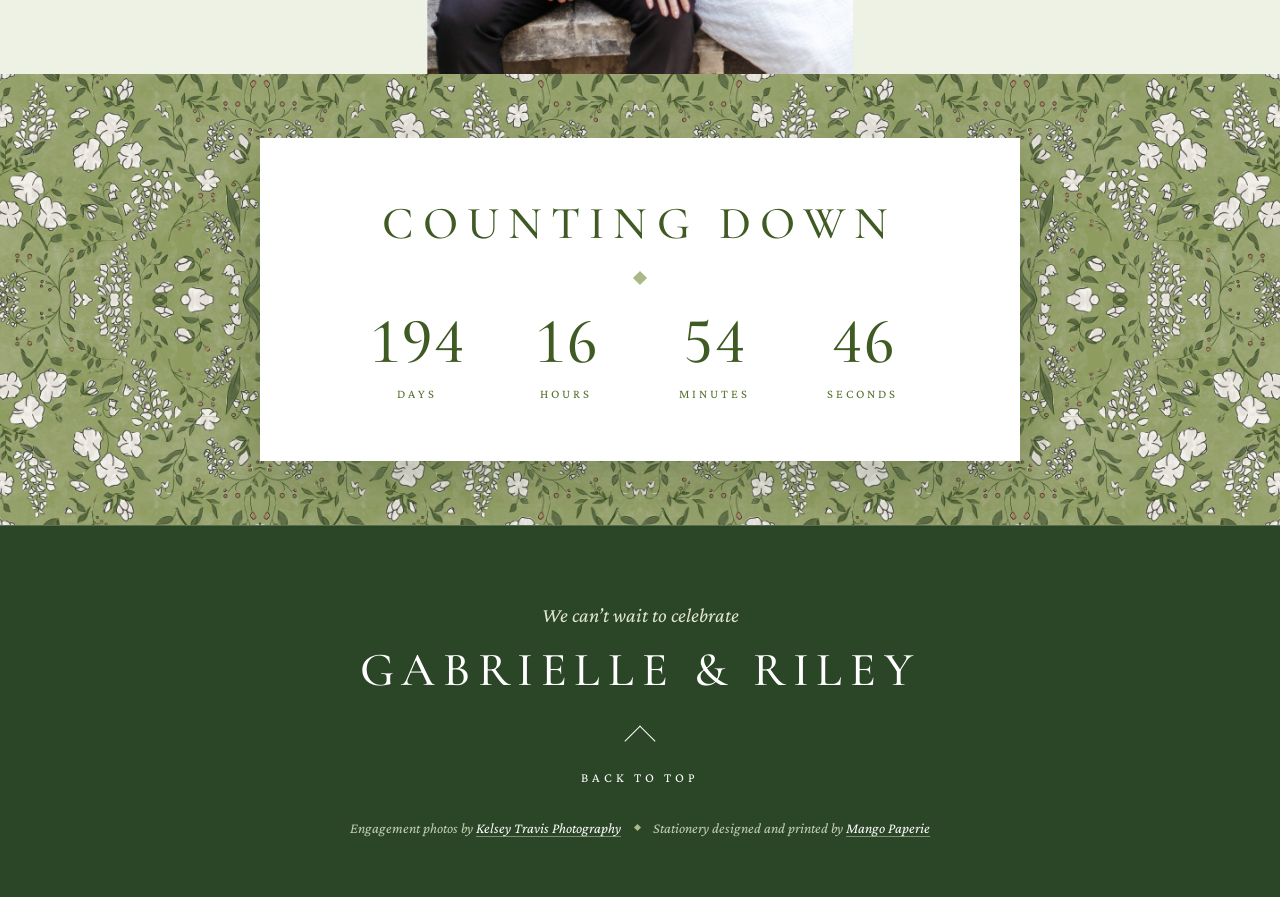
==== commit a5fcc2c6: "Publish: matching weekend cards, notes under buttons, calendar addresses, North Point FAQ Co-Authore" ====
--- a/index.html
+++ b/index.html
@@ -40,7 +40,7 @@
 <link href="site_libs/quarto-html/quarto-syntax-highlighting-64a204ab8560d761af7679ceaba22944.css" rel="stylesheet" id="quarto-text-highlighting-styles">
 <script src="site_libs/bootstrap/bootstrap.min.js"></script>
 <link href="site_libs/bootstrap/bootstrap-icons.css" rel="stylesheet">
-<link href="site_libs/bootstrap/bootstrap-745983dff8965962bc12ce65d41794ca.min.css" rel="stylesheet" append-hash="true" id="quarto-bootstrap" data-mode="light">
+<link href="site_libs/bootstrap/bootstrap-2dcfa27163645649bb7f1e72c393aa5d.min.css" rel="stylesheet" append-hash="true" id="quarto-bootstrap" data-mode="light">
 <script id="quarto-search-options" type="application/json">{
   "language": {
     "search-no-results-text": "No results",
@@ -157,17 +157,15 @@
       <div class="ww-item">
         <p class="when">Friday, June 18</p>
         <h3>Welcome Party</h3>
-        <p>Join us the night before for a casual BBQ dinner at North Point Pavilion in Taughannock Falls State Park. The park has a $10 entrance fee per car, so carpooling with friends is a great idea.</p>
+        <p>Join us the night before for a casual BBQ dinner in Taughannock Falls State Park, from 5:00 to 8:00 pm.</p>
         <p class="where"><span class="where-venue">North Point Pavilion</span><span class="where-sep"> · </span><span class="where-town">Trumansburg, New York</span></p>
         <div class="ww-actions">
           <details class="cal-add">
             <summary class="tpl-btn small">Add to calendar</summary>
             <div class="cal-menu">
               <a href="calendar/welcome-party.ics">Apple Calendar</a>
-              <a href="https://calendar.google.com/calendar/render?action=TEMPLATE&amp;text=Gabrielle%20%26%20Riley%E2%80%99s%20Welcome%20Party&amp;dates=20270618T170000%2F20270618T200000&amp;ctz=America%2FNew_York&amp;location=North%20Point%20Pavilion%2C%20Taughannock%20Falls%20State%20Park%2C%20Trumansburg%2C%20NY%2014886&amp;details=A%20casual%20BBQ%20dinner%20the%20night%20before%20the%20wedding%20at%20North%20Point%20Pavilion%20in%20Taughannock%20Falls%20State%20Park.%0A%0AThe%20park%20has%20a%20%2410%20entrance%20fee%20per%20car%2C%20so%20carpooling%20with%20friends%20is%20a%20great%20idea.%0A%0ADetails%3A%20https%3A%2F%2Fgabrielleandriley.com" target="_blank" rel="noopener">Google Calendar</a>
-              <a href="https://outlook.live.com/calendar/0/action/compose?rru=addevent&amp;subject=Gabrielle%20%26%20Riley%E2%80%99s%20Welcome%20Party&amp;startdt=2027-06-18T17%3A00%3A00-04%3A00&amp;enddt=2027-06-18T20%3A00%3A00-04%3A00&amp;location=North%20Point%20Pavilion%2C%20Taughannock%20Falls%20State%20Park%2C%20Trumansburg%2C%20NY%2014886&amp;body=A%20casual%20BBQ%20dinner%20the%20night%20before%20the%20wedding%20at%20North%20Point%20Pavilion%20in%20Taughannock%20Falls%20State%20Park.%0A%0AThe%20park%20has%20a%20%2410%20entrance%20fee%20per%20car%2C%20so%20carpooling%20with%20friends%20is%20a%20great%20idea.%0A%0ADetails%3A%20https%3A%2F%2Fgabrielleandriley.com" target="_blank" rel="noopener">Outlook.com</a>
-              <a href="https://outlook.office.com/calendar/0/action/compose?rru=addevent&amp;subject=Gabrielle%20%26%20Riley%E2%80%99s%20Welcome%20Party&amp;startdt=2027-06-18T17%3A00%3A00-04%3A00&amp;enddt=2027-06-18T20%3A00%3A00-04%3A00&amp;location=North%20Point%20Pavilion%2C%20Taughannock%20Falls%20State%20Park%2C%20Trumansburg%2C%20NY%2014886&amp;body=A%20casual%20BBQ%20dinner%20the%20night%20before%20the%20wedding%20at%20North%20Point%20Pavilion%20in%20Taughannock%20Falls%20State%20Park.%0A%0AThe%20park%20has%20a%20%2410%20entrance%20fee%20per%20car%2C%20so%20carpooling%20with%20friends%20is%20a%20great%20idea.%0A%0ADetails%3A%20https%3A%2F%2Fgabrielleandriley.com" target="_blank" rel="noopener">Office 365</a>
-              <a href="https://calendar.yahoo.com/?v=60&amp;title=Gabrielle%20%26%20Riley%E2%80%99s%20Welcome%20Party&amp;st=20270618T210000Z&amp;et=20270619T000000Z&amp;in_loc=North%20Point%20Pavilion%2C%20Taughannock%20Falls%20State%20Park%2C%20Trumansburg%2C%20NY%2014886&amp;desc=A%20casual%20BBQ%20dinner%20the%20night%20before%20the%20wedding%20at%20North%20Point%20Pavilion%20in%20Taughannock%20Falls%20State%20Park.%0A%0AThe%20park%20has%20a%20%2410%20entrance%20fee%20per%20car%2C%20so%20carpooling%20with%20friends%20is%20a%20great%20idea.%0A%0ADetails%3A%20https%3A%2F%2Fgabrielleandriley.com" target="_blank" rel="noopener">Yahoo Calendar</a>
+              <a href="https://calendar.google.com/calendar/render?action=TEMPLATE&amp;text=Gabrielle%20%26%20Riley%E2%80%99s%20Welcome%20Party&amp;dates=20270618T170000%2F20270618T200000&amp;ctz=America%2FNew_York&amp;location=North%20Point%20Pavilion%2C%20Taughannock%20Falls%20State%20Park%2C%201740%20Taughannock%20Blvd%2C%20Trumansburg%2C%20NY%2014886&amp;details=A%20casual%20BBQ%20dinner%20the%20night%20before%20the%20wedding%20at%20North%20Point%20Pavilion%20in%20Taughannock%20Falls%20State%20Park.%0A%0AThe%20park%20entry%20fee%20is%20%2410%20per%20vehicle%2C%20so%20if%20possible%20we%20encourage%20carpooling.%0A%0ADirections%20to%20North%20Point%20Pavilion%3A%20https%3A%2F%2Fwww.google.com%2Fmaps%2Fplace%2FNorth%2BPoint%2F%4042.5489277%2C-76.6015244%2C17.21z%2Fdata%3D%214m6%213m5%211s0x89d09ad6d145efb5%3A0x777400e9baaeb0fe%218m2%213d42.5477524%214d-76.6004081%2116s%252Fg%252F11d_9dnmfn%0A%0ADetails%3A%20https%3A%2F%2Fgabrielleandriley.com" target="_blank" rel="noopener">Google Calendar</a>
+              <a href="https://outlook.live.com/calendar/0/action/compose?rru=addevent&amp;subject=Gabrielle%20%26%20Riley%E2%80%99s%20Welcome%20Party&amp;startdt=2027-06-18T17%3A00%3A00-04%3A00&amp;enddt=2027-06-18T20%3A00%3A00-04%3A00&amp;location=North%20Point%20Pavilion%2C%20Taughannock%20Falls%20State%20Park%2C%201740%20Taughannock%20Blvd%2C%20Trumansburg%2C%20NY%2014886&amp;body=A%20casual%20BBQ%20dinner%20the%20night%20before%20the%20wedding%20at%20North%20Point%20Pavilion%20in%20Taughannock%20Falls%20State%20Park.%0A%0AThe%20park%20entry%20fee%20is%20%2410%20per%20vehicle%2C%20so%20if%20possible%20we%20encourage%20carpooling.%0A%0ADirections%20to%20North%20Point%20Pavilion%3A%20https%3A%2F%2Fwww.google.com%2Fmaps%2Fplace%2FNorth%2BPoint%2F%4042.5489277%2C-76.6015244%2C17.21z%2Fdata%3D%214m6%213m5%211s0x89d09ad6d145efb5%3A0x777400e9baaeb0fe%218m2%213d42.5477524%214d-76.6004081%2116s%252Fg%252F11d_9dnmfn%0A%0ADetails%3A%20https%3A%2F%2Fgabrielleandriley.com" target="_blank" rel="noopener">Outlook.com</a>
               <a href="calendar/welcome-party.ics">Other (.ics file)</a>
             </div>
           </details>
@@ -179,21 +177,20 @@
             </div>
           </details>
         </div>
+        <p class="ww-note">The park entry fee is $10 per vehicle, so if possible we encourage carpooling.</p>
       </div>
       <div class="ww-item">
         <p class="when">Saturday, June 19</p>
         <h3>The Wedding</h3>
-        <p>The ceremony begins at 5:30 pm on the lawn, followed by cocktails, dinner, and dancing until 10:30 pm. Please plan to arrive by 5:00.</p>
+        <p>Join us for the ceremony on the lawn at 5:30 pm, followed by cocktails, dinner, and dancing until 10:30 pm.</p>
         <p class="where"><span class="where-venue">Fontainebleau Inn</span><span class="where-sep"> · </span><span class="where-town">Alpine, New York</span></p>
         <div class="ww-actions">
           <details class="cal-add">
             <summary class="tpl-btn small">Add to calendar</summary>
             <div class="cal-menu">
               <a href="calendar/wedding.ics">Apple Calendar</a>
-              <a href="https://calendar.google.com/calendar/render?action=TEMPLATE&amp;text=Gabrielle%20%26%20Riley%E2%80%99s%20Wedding&amp;dates=20270619T170000%2F20270619T223000&amp;ctz=America%2FNew_York&amp;location=Fontainebleau%20Inn%2C%202800%20State%20Route%20228%2C%20Alpine%2C%20NY%2014805&amp;details=The%20ceremony%20begins%20at%205%3A30%20pm%20on%20the%20lawn%2C%20followed%20by%20cocktails%2C%20dinner%2C%20and%20dancing%20until%2010%3A30%20pm.%20Please%20plan%20to%20arrive%20by%205%3A00.%0A%0ADetails%3A%20https%3A%2F%2Fgabrielleandriley.com" target="_blank" rel="noopener">Google Calendar</a>
-              <a href="https://outlook.live.com/calendar/0/action/compose?rru=addevent&amp;subject=Gabrielle%20%26%20Riley%E2%80%99s%20Wedding&amp;startdt=2027-06-19T17%3A00%3A00-04%3A00&amp;enddt=2027-06-19T22%3A30%3A00-04%3A00&amp;location=Fontainebleau%20Inn%2C%202800%20State%20Route%20228%2C%20Alpine%2C%20NY%2014805&amp;body=The%20ceremony%20begins%20at%205%3A30%20pm%20on%20the%20lawn%2C%20followed%20by%20cocktails%2C%20dinner%2C%20and%20dancing%20until%2010%3A30%20pm.%20Please%20plan%20to%20arrive%20by%205%3A00.%0A%0ADetails%3A%20https%3A%2F%2Fgabrielleandriley.com" target="_blank" rel="noopener">Outlook.com</a>
-              <a href="https://outlook.office.com/calendar/0/action/compose?rru=addevent&amp;subject=Gabrielle%20%26%20Riley%E2%80%99s%20Wedding&amp;startdt=2027-06-19T17%3A00%3A00-04%3A00&amp;enddt=2027-06-19T22%3A30%3A00-04%3A00&amp;location=Fontainebleau%20Inn%2C%202800%20State%20Route%20228%2C%20Alpine%2C%20NY%2014805&amp;body=The%20ceremony%20begins%20at%205%3A30%20pm%20on%20the%20lawn%2C%20followed%20by%20cocktails%2C%20dinner%2C%20and%20dancing%20until%2010%3A30%20pm.%20Please%20plan%20to%20arrive%20by%205%3A00.%0A%0ADetails%3A%20https%3A%2F%2Fgabrielleandriley.com" target="_blank" rel="noopener">Office 365</a>
-              <a href="https://calendar.yahoo.com/?v=60&amp;title=Gabrielle%20%26%20Riley%E2%80%99s%20Wedding&amp;st=20270619T210000Z&amp;et=20270620T023000Z&amp;in_loc=Fontainebleau%20Inn%2C%202800%20State%20Route%20228%2C%20Alpine%2C%20NY%2014805&amp;desc=The%20ceremony%20begins%20at%205%3A30%20pm%20on%20the%20lawn%2C%20followed%20by%20cocktails%2C%20dinner%2C%20and%20dancing%20until%2010%3A30%20pm.%20Please%20plan%20to%20arrive%20by%205%3A00.%0A%0ADetails%3A%20https%3A%2F%2Fgabrielleandriley.com" target="_blank" rel="noopener">Yahoo Calendar</a>
+              <a href="https://calendar.google.com/calendar/render?action=TEMPLATE&amp;text=Gabrielle%20%26%20Riley%E2%80%99s%20Wedding&amp;dates=20270619T170000%2F20270619T223000&amp;ctz=America%2FNew_York&amp;location=Fontainebleau%20Inn%2C%202800%20State%20Route%20228%2C%20Alpine%2C%20NY%2014805&amp;details=The%20ceremony%20begins%20at%205%3A30%20pm%20on%20the%20lawn%2C%20followed%20by%20cocktails%2C%20dinner%2C%20and%20dancing%20until%2010%3A30%20pm.%20Please%20plan%20to%20arrive%20by%205%3A00.%0A%0ADirections%3A%20https%3A%2F%2Fwww.google.com%2Fmaps%2Fsearch%2F%3Fapi%3D1%26query%3DFontainebleau%2520Inn%252C%25202800%2520State%2520Route%2520228%252C%2520Alpine%252C%2520NY%252014805%0A%0ADetails%3A%20https%3A%2F%2Fgabrielleandriley.com" target="_blank" rel="noopener">Google Calendar</a>
+              <a href="https://outlook.live.com/calendar/0/action/compose?rru=addevent&amp;subject=Gabrielle%20%26%20Riley%E2%80%99s%20Wedding&amp;startdt=2027-06-19T17%3A00%3A00-04%3A00&amp;enddt=2027-06-19T22%3A30%3A00-04%3A00&amp;location=Fontainebleau%20Inn%2C%202800%20State%20Route%20228%2C%20Alpine%2C%20NY%2014805&amp;body=The%20ceremony%20begins%20at%205%3A30%20pm%20on%20the%20lawn%2C%20followed%20by%20cocktails%2C%20dinner%2C%20and%20dancing%20until%2010%3A30%20pm.%20Please%20plan%20to%20arrive%20by%205%3A00.%0A%0ADirections%3A%20https%3A%2F%2Fwww.google.com%2Fmaps%2Fsearch%2F%3Fapi%3D1%26query%3DFontainebleau%2520Inn%252C%25202800%2520State%2520Route%2520228%252C%2520Alpine%252C%2520NY%252014805%0A%0ADetails%3A%20https%3A%2F%2Fgabrielleandriley.com" target="_blank" rel="noopener">Outlook.com</a>
               <a href="calendar/wedding.ics">Other (.ics file)</a>
             </div>
           </details>
@@ -205,6 +202,7 @@
             </div>
           </details>
         </div>
+        <p class="ww-note">Please plan to arrive by 5:00 to park and find a seat.</p>
       </div>
     </div>
   </div>
